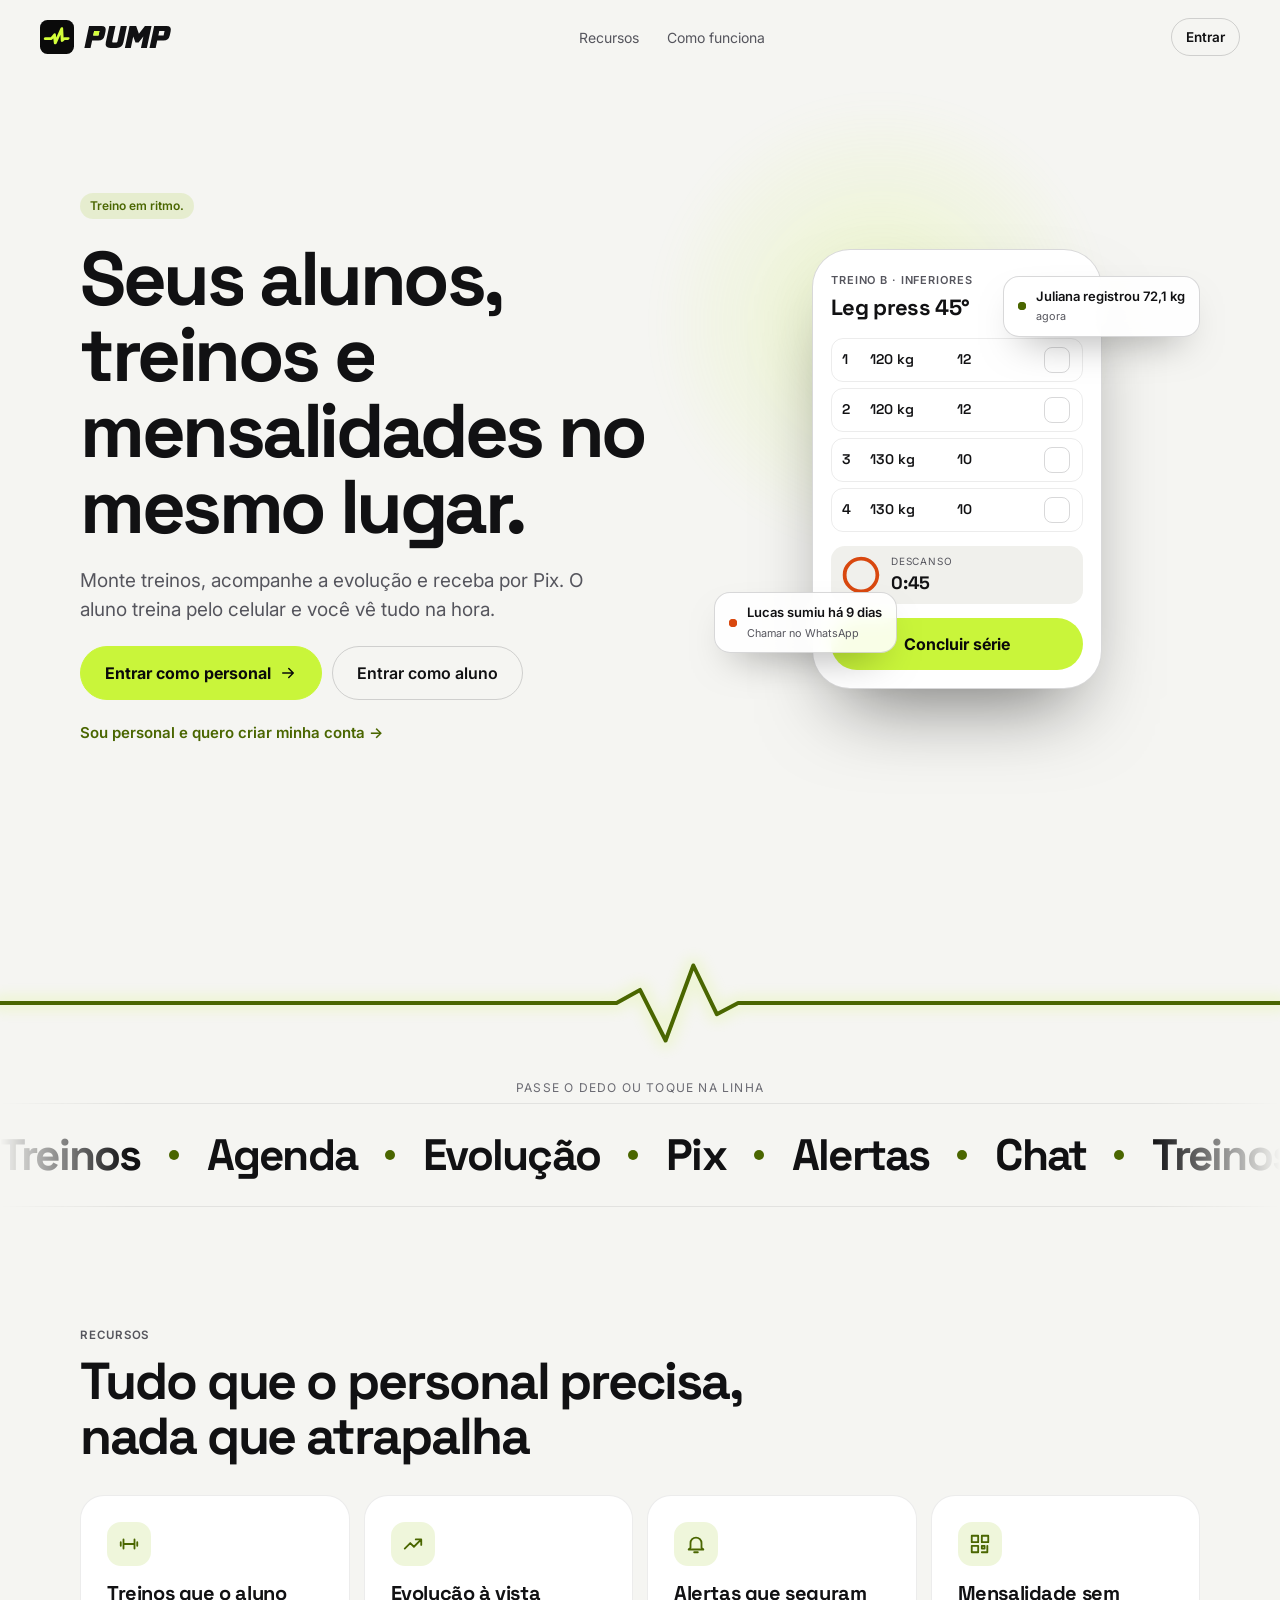
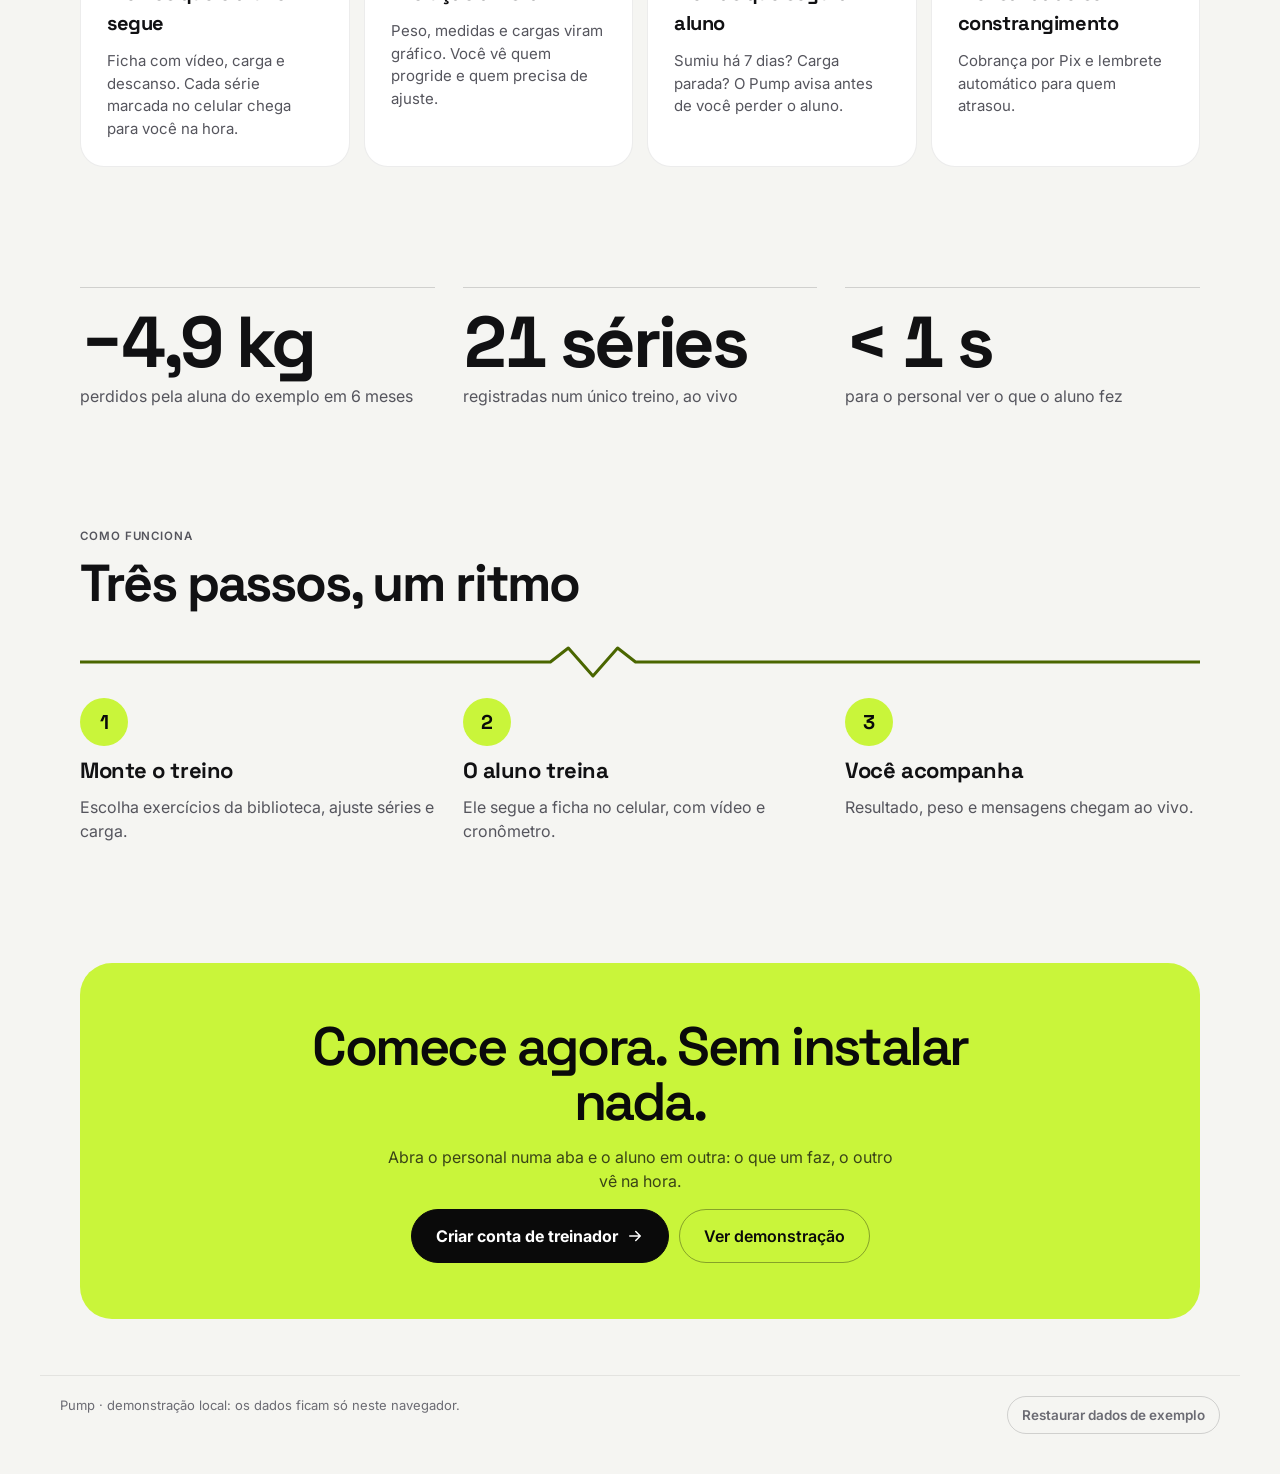
==== index.html @ b614d29d "Pump: app do personal e do aluno, marca, banco de dados com senha protegida Co-Authored-By: Claude O" ====
<!doctype html>
<html lang="pt-BR">
<head>
  <meta charset="utf-8">
  <meta name="viewport" content="width=device-width, initial-scale=1, viewport-fit=cover">
  <title>Pump · treinos, alunos e mensalidades</title>
  <meta name="description" content="Pump: treino em ritmo. Treinos, agenda, evolução e mensalidades entre personal e aluno, num app leve que funciona no celular.">
  <meta name="theme-color" content="#0B0B0C">
  <meta property="og:title" content="Pump">
  <meta property="og:description" content="Seus alunos, treinos e mensalidades no mesmo lugar.">
  <meta property="og:type" content="website">
  <link rel="manifest" href="manifest.webmanifest">
  <link rel="icon" href="icon.svg" type="image/svg+xml">
  <link rel="apple-touch-icon" href="icon.svg">
  <link rel="preconnect" href="https://fonts.googleapis.com">
  <link rel="preconnect" href="https://fonts.gstatic.com" crossorigin>
  <link rel="stylesheet" href="https://fonts.googleapis.com/css2?family=Inter:wght@400;500;600;700&family=Space+Grotesk:wght@500;600;700&display=swap">
  <link rel="stylesheet" href="css/app.css">
  <link rel="stylesheet" href="css/landing.css">
  <link rel="modulepreload" href="js/store.js">
  <link rel="modulepreload" href="js/ui.js">
  <script type="module" src="js/app.js"></script>
</head>
<body>
  <a class="sr" href="#conteudo">Pular para o conteúdo</a>
  <div id="app"></div>
  <div id="toast" role="status" aria-live="polite"></div>
  <noscript><p style="padding:24px;font-family:system-ui">Ative o JavaScript para usar o Pump.</p></noscript>
</body>
</html>
---- css/app.css ----
/* Pump — estilos (celular primeiro, tema escuro e claro) */
:root {
  --bg: #0B0B0C; --s1: #131315; --s2: #1B1B1E; --s3: #232327;
  --line: rgba(255,255,255,.07); --line2: rgba(255,255,255,.13);
  --tx: #F4F4F5; --tx2: #A1A1AA; --tx3: #8A8A93;
  --a: #D4FF3A; --a-ink: #D4FF3A; --on-a: #0A0A0A; --a-bg: rgba(212,255,58,.12); --a-line: rgba(212,255,58,.35);
  --warn: #FF8A3D; --warn-ink: #FFB27A; --warn-bg: rgba(255,138,61,.12);
  --info: #8FB0FF; --info-bg: rgba(107,155,255,.14);
  --r: 22px; --r2: 14px; --pill: 999px;
  --ease: cubic-bezier(.2,.8,.2,1);
  --f: "Inter", system-ui, -apple-system, "Segoe UI", Roboto, sans-serif;
  --fd: "Space Grotesk", "Inter", system-ui, sans-serif;
  color-scheme: dark;
}
[data-theme="light"] {
  --bg: #F5F5F2; --s1: #FFFFFF; --s2: #F0F0EC; --s3: #E7E7E2;
  --line: rgba(17,17,19,.08); --line2: rgba(17,17,19,.16);
  --tx: #111113; --tx2: #55555D; --tx3: #6B6B73;
  --a: #C9F53A; --a-ink: #4A6600; --on-a: #0A0A0A; --a-bg: rgba(140,190,0,.14); --a-line: rgba(90,130,0,.4);
  --warn: #D9480F; --warn-ink: #B23A0B; --warn-bg: rgba(217,72,15,.1);
  --info: #2F5BD3; --info-bg: rgba(47,91,211,.1);
  color-scheme: light;
}

*, *::before, *::after { box-sizing: border-box; }
html { -webkit-text-size-adjust: 100%; }
body { margin: 0; background: var(--bg); color: var(--tx); font: 400 16px/1.5 var(--f); -webkit-font-smoothing: antialiased; }
h1, h2, h3, p { margin: 0; }
h1, h2, h3, .num { font-family: var(--fd); letter-spacing: -.025em; font-weight: 700; }
h1 { font-size: clamp(28px, 6vw, 44px); line-height: 1.1; }
h2 { font-size: 18px; letter-spacing: -.01em; font-weight: 600; font-family: var(--f); }
a { color: inherit; text-decoration: none; }
button, input { font: inherit; color: inherit; }
button { cursor: pointer; background: none; border: 0; padding: 0; }
:focus-visible { outline: 2px solid var(--a); outline-offset: 2px; border-radius: 10px; }
.ic { flex-shrink: 0; }
.muted { color: var(--tx2); }
.small { font-size: 13px; }
.lbl { font-size: 11.5px; letter-spacing: .08em; text-transform: uppercase; color: var(--tx2); font-weight: 600; }
.sr { position: absolute; width: 1px; height: 1px; overflow: hidden; clip: rect(0 0 0 0); white-space: nowrap; }
.tnum { font-variant-numeric: tabular-nums; }

/* Estrutura */
.shell { min-height: 100dvh; display: flex; }
.side { display: none; }
.main { flex: 1; min-width: 0; width: 100%; max-width: 1180px; margin: 0 auto; padding: 20px 16px calc(104px + env(safe-area-inset-bottom)); }
.page { display: flex; flex-direction: column; gap: 20px; }
.enter { animation: rise .45s var(--ease) backwards; }
.ph { display: flex; flex-wrap: wrap; gap: 12px 16px; align-items: flex-end; justify-content: space-between; }
.ph .eyebrow { font-size: 14px; color: var(--tx2); margin-bottom: 4px; }
.ph-actions { display: flex; gap: 8px; flex-wrap: wrap; }
.tabs { position: fixed; z-index: 20; left: 0; right: 0; bottom: 0; display: flex; padding: 6px 6px calc(8px + env(safe-area-inset-bottom)); background: color-mix(in srgb, var(--bg) 88%, transparent); backdrop-filter: blur(16px); -webkit-backdrop-filter: blur(16px); border-top: 1px solid var(--line); }
.tab { position: relative; flex: 1; min-height: 52px; display: flex; flex-direction: column; align-items: center; justify-content: center; gap: 3px; font-size: 11px; font-weight: 600; color: var(--tx3); border-radius: 14px; }
.tab[aria-current="page"] { color: var(--a-ink); }
.tab[aria-current="page"]::before { content: ""; position: absolute; top: 0; left: 32%; right: 32%; height: 2px; border-radius: 2px; background: var(--a-ink); }
.tab .dot { position: absolute; top: 8px; right: calc(50% - 16px); width: 8px; height: 8px; border-radius: 50%; background: var(--warn); }
.topbar { display: flex; align-items: center; justify-content: space-between; gap: 8px; margin-bottom: 4px; }
.brand { display: flex; align-items: center; gap: 10px; color: var(--tx); }
.logo { width: 34px; height: 34px; flex-shrink: 0; }
.logo-bg { fill: #1E1E22; }
[data-theme="light"] .logo-bg { fill: #0A0A0A; }
.wordmark { height: 22px; width: auto; }
.pulse { display: block; width: 100%; max-width: 520px; height: 28px; }
.pulse path { fill: none; stroke: var(--a-ink); stroke-width: 3; stroke-linecap: round; stroke-linejoin: round; stroke-dasharray: 1600; animation: beat 2.8s cubic-bezier(.4,0,.2,1) infinite; vector-effect: non-scaling-stroke; }
@keyframes beat { 0% { stroke-dashoffset: 1600; } 55% { stroke-dashoffset: 0; } 100% { stroke-dashoffset: -1600; } }

@media (min-width: 1024px) {
  .side { display: flex; flex-direction: column; gap: 28px; position: sticky; top: 0; height: 100dvh; width: 248px; flex-shrink: 0; padding: 28px 18px; border-right: 1px solid var(--line); }
  .tabs, .topbar { display: none; }
  .main { padding: 40px 48px 64px; }
  .nav { display: flex; flex-direction: column; gap: 4px; }
  .nav a { display: flex; align-items: center; gap: 12px; padding: 11px 14px; border-radius: 12px; color: var(--tx2); font-weight: 500; transition: background-color .2s, color .2s; }
  .nav a:hover { background: var(--s2); color: var(--tx); }
  .nav a[aria-current="page"] { background: var(--s2); color: var(--tx); box-shadow: inset 3px 0 0 var(--a-ink); }
  .nav a[aria-current="page"] .ic { color: var(--a-ink); }
  .nav .dot { margin-left: auto; width: 8px; height: 8px; border-radius: 50%; background: var(--warn); }
  .side-foot { margin-top: auto; display: flex; flex-direction: column; gap: 8px; }
}

/* Superfícies */
.card { background: var(--s1); border: 1px solid var(--line); border-radius: var(--r); padding: 18px; }
@media (min-width: 768px) { .card { padding: 24px; } }
.card-h { display: flex; align-items: center; justify-content: space-between; gap: 12px; margin-bottom: 14px; }
.grid { display: grid; gap: 12px; grid-template-columns: minmax(0, 1fr); }
.page > *, .grid > * { min-width: 0; }
.g2 { grid-template-columns: repeat(2, minmax(0, 1fr)); }
.g3 { grid-template-columns: repeat(3, minmax(0, 1fr)); }
@media (min-width: 768px) { .grid { gap: 16px; } .md-g4 { grid-template-columns: repeat(4, minmax(0, 1fr)); } .md-g2 { grid-template-columns: repeat(2, minmax(0, 1fr)); } .md-g3 { grid-template-columns: repeat(3, minmax(0, 1fr)); } }
@media (min-width: 1024px) { .lg-g2 { grid-template-columns: repeat(2, minmax(0, 1fr)); } }
@media (min-width: 1200px) { .lg-21 { grid-template-columns: minmax(0, 1.6fr) minmax(320px, 1fr); align-items: start; } }
.tile { display: flex; flex-direction: column; gap: 6px; text-align: left; background: var(--s1); border: 1px solid var(--line); border-radius: var(--r); padding: 16px; min-height: 104px; transition: border-color .25s, transform .25s var(--ease); }
a.tile:hover, button.tile:hover { border-color: var(--a-line); transform: translateY(-2px); }
.tile .num { font-size: 26px; }
@media (min-width: 768px) { .tile { padding: 22px; } .tile .num { font-size: 36px; } }
.tile.alert { background: var(--warn-bg); border-color: transparent; }
.tile.alert .lbl, .tile.alert .num { color: var(--warn-ink); }
.hero { background: var(--a); color: var(--on-a); border-radius: var(--r); padding: 20px; display: flex; flex-direction: column; gap: 14px; }
.hero .lbl { color: var(--on-a); opacity: .75; }
.hero .btn { background: var(--on-a); color: #fff; border-color: var(--on-a); }
.hero .btn.out { background: transparent; color: var(--on-a); border-color: var(--on-a); }
.list { display: flex; flex-direction: column; }
.list > * + * { border-top: 1px solid var(--line); }
.row { display: flex; align-items: center; gap: 12px; width: 100%; padding: 12px 2px; text-align: left; min-height: 56px; }
a.row:hover, button.row:hover { background: color-mix(in srgb, var(--s2) 60%, transparent); }
.row .grow { flex: 1; min-width: 0; }
.row .t { font-weight: 600; display: block; overflow-wrap: anywhere; }
.row .s { font-size: 13px; color: var(--tx2); display: block; }
.av { width: 40px; height: 40px; border-radius: 50%; background: var(--s3); color: var(--tx); display: grid; place-items: center; font-weight: 700; font-size: 14px; flex-shrink: 0; }
.av.lg { width: 64px; height: 64px; font-size: 22px; background: var(--a); color: var(--on-a); }
.time { font-family: var(--fd); font-weight: 600; width: 52px; color: var(--tx2); flex-shrink: 0; }
.bar { height: 6px; border-radius: 6px; background: var(--s3); overflow: hidden; }
.bar > i { display: block; height: 100%; border-radius: inherit; background: var(--a-ink); transform-origin: left; transition: transform .7s var(--ease); }
.bar.warn > i { background: var(--warn); }
.bar.info > i { background: var(--info); }

/* Controles */
.btn { min-height: 44px; padding: 0 18px; border-radius: var(--pill); border: 1px solid var(--line2); display: inline-flex; align-items: center; justify-content: center; gap: 8px; font-weight: 600; font-size: 15px; white-space: nowrap; transition: transform .15s var(--ease), background-color .2s, border-color .2s, color .2s; }
.btn:hover { background: var(--s2); }
.btn:active { transform: scale(.96); }
.btn.p { background: var(--a); border-color: var(--a); color: var(--on-a); font-weight: 700; }
.btn.p:hover { filter: brightness(1.05); }
.btn.lg { min-height: 54px; font-size: 16px; padding: 0 24px; }
.btn.sm { min-height: 38px; padding: 0 14px; font-size: 13.5px; }
.btn.block { width: 100%; }
.btn.warn { color: var(--warn-ink); border-color: color-mix(in srgb, var(--warn) 40%, transparent); }
.btn.done { color: var(--a-ink); border-color: var(--a-line); background: transparent; pointer-events: none; }
.btn.icon { width: 44px; padding: 0; }
.chips { display: flex; gap: 8px; overflow-x: auto; scrollbar-width: none; padding-bottom: 2px; margin: 0 -16px; padding-inline: 16px; }
@media (min-width: 768px) { .chips { flex-wrap: wrap; overflow: visible; margin: 0; padding-inline: 0; } }
.chips::-webkit-scrollbar { display: none; }
.chip { flex-shrink: 0; min-height: 38px; padding: 0 16px; border-radius: var(--pill); border: 1px solid var(--line2); color: var(--tx2); font-size: 14px; font-weight: 600; transition: background-color .2s, color .2s, border-color .2s; }
.chip:hover { color: var(--tx); }
.chip[aria-pressed="true"] { background: var(--a); border-color: var(--a); color: var(--on-a); }
.pill { display: inline-flex; align-items: center; font-size: 12px; font-weight: 600; padding: 4px 10px; border-radius: var(--pill); white-space: nowrap; background: var(--s3); color: var(--tx2); }
.pill.ok { background: var(--a-bg); color: var(--a-ink); }
.pill.warn { background: var(--warn-bg); color: var(--warn-ink); }
.pill.info { background: var(--info-bg); color: var(--info); }
.pill.on { background: var(--a); color: var(--on-a); }
.field { display: flex; align-items: center; gap: 8px; min-height: 48px; padding: 0 14px; border-radius: var(--r2); background: var(--s1); border: 1px solid var(--line2); color: var(--tx2); }
.field input { flex: 1; min-width: 0; background: transparent; border: 0; outline: 0; color: var(--tx); font-size: 16px; }
.field:focus-within { border-color: var(--a-line); }
.seg { display: grid; gap: 8px; }
.segbtn { display: flex; flex-direction: column; align-items: flex-start; gap: 2px; padding: 12px 14px; border-radius: 16px; border: 1px solid var(--line); background: var(--s1); text-align: left; }
.segbtn[aria-pressed="true"] { background: var(--a); border-color: var(--a); color: var(--on-a); }
.segbtn[aria-pressed="true"] .muted { color: var(--on-a); opacity: .7; }
.stp { display: flex; align-items: center; justify-content: space-between; background: var(--s2); border-radius: 12px; }
.stp button { width: 40px; height: 40px; border-radius: 12px; display: grid; place-items: center; color: var(--tx2); }
.stp button:hover { color: var(--tx); background: var(--s3); }
.stp output { flex: 1; text-align: center; font-family: var(--fd); font-weight: 700; font-size: 15px; white-space: nowrap; }
.stp-lbl { font-size: 10.5px; letter-spacing: .08em; text-transform: uppercase; color: var(--tx2); font-weight: 600; margin-bottom: 4px; text-align: center; }
.icobtn { width: 40px; height: 40px; border-radius: 12px; display: grid; place-items: center; color: var(--tx2); border: 1px solid var(--line); }
.icobtn:hover { color: var(--tx); border-color: var(--line2); }
.icobtn[disabled] { opacity: .3; pointer-events: none; }

/* Slots da agenda */
.slot { display: flex; align-items: center; gap: 14px; width: 100%; padding: 12px 14px; border-radius: 16px; border: 1px solid var(--line); text-align: left; min-height: 60px; transition: border-color .2s, background-color .2s; }
.slot.livre { border-style: dashed; color: var(--tx3); }
.slot.ocup { background: var(--s1); }
.slot.feito { background: var(--a-bg); border-color: transparent; }
.slot[aria-pressed="true"] { border-color: var(--a-ink); }
.days { display: grid; grid-template-columns: repeat(6, minmax(0, 1fr)); gap: 6px; }
.day { display: flex; flex-direction: column; align-items: center; padding: 10px 2px; border-radius: 16px; background: var(--s1); border: 1px solid var(--line); }
.day .num { font-size: 20px; }
.day[aria-pressed="true"] { background: var(--a); border-color: var(--a); color: var(--on-a); }
.day[aria-pressed="true"] .muted { color: var(--on-a); opacity: .7; }

/* Treino */
.serie { display: grid; grid-template-columns: 44px minmax(0,1fr) minmax(0,1fr) 40px; gap: 8px; align-items: center; padding: 8px 12px; border-radius: 14px; border: 1px solid var(--line); font-family: var(--fd); font-weight: 600; transition: background-color .3s, border-color .3s; }
.serie.feita { background: var(--s1); color: var(--tx2); }
.serie.atual { border-color: var(--a-ink); background: var(--a-bg); }
.ck { width: 34px; height: 34px; border-radius: 10px; border: 1.5px solid var(--line2); display: grid; place-items: center; }
.ck.on { background: var(--a); border-color: var(--a); color: var(--on-a); animation: pop .4s var(--ease); }
.prog { display: grid; gap: 4px; }
.prog i { height: 4px; border-radius: 4px; background: var(--s3); overflow: hidden; display: block; }
.prog i b { display: block; height: 100%; background: var(--a-ink); transform-origin: left; transition: transform .5s var(--ease); }
.video { position: relative; aspect-ratio: 16 / 9; max-height: 260px; border-radius: var(--r); background: var(--s2); display: grid; place-items: center; overflow: hidden; }
.video .play { width: 60px; height: 60px; border-radius: 50%; background: var(--a); color: var(--on-a); display: grid; place-items: center; animation: breathe 2.4s ease-in-out infinite; }
.video .tag { position: absolute; left: 12px; bottom: 10px; font-size: 12px; font-weight: 600; padding: 4px 10px; border-radius: var(--pill); background: var(--bg); color: var(--tx2); }
.rest { width: 108px; flex-shrink: 0; display: flex; flex-direction: column; justify-content: center; gap: 4px; padding: 0 14px; min-height: 56px; border-radius: 16px; background: var(--s1); border: 1px solid var(--line); text-align: left; }
.rest .num { font-size: 20px; color: var(--warn-ink); }
.rest.pronto .num { color: var(--a-ink); }
.rest .bar > i { background: var(--warn); transition: transform 1s linear; }
.ok-box { display: flex; align-items: center; gap: 10px; padding: 12px 14px; border-radius: 14px; background: var(--a-bg); font-weight: 600; }
.ok-box .ck { border: 0; }

/* Gráfico */
.chart { width: 100%; height: auto; display: block; }
.chart .grid-l line { stroke: var(--line); }
.chart polyline { fill: none; stroke: var(--a-ink); stroke-width: 3; stroke-linejoin: round; stroke-linecap: round; }
.chart .draw { stroke-dasharray: 1400; animation: draw 1.2s var(--ease) .1s backwards; }
.chart .pt { fill: var(--bg); stroke: var(--a-ink); stroke-width: 3; }
.chart .pt-last { fill: var(--a-ink); }
.chart .lbl text { fill: var(--tx2); font-size: 13px; font-family: var(--f); }

/* Chat */
.msgs { display: flex; flex-direction: column; gap: 8px; }
.msg { max-width: 82%; padding: 10px 14px; border-radius: 18px 18px 18px 6px; background: var(--s2); line-height: 1.45; align-self: flex-start; }
.msg.eu { align-self: flex-end; border-radius: 18px 18px 6px 18px; background: var(--a); color: var(--on-a); }
.msg time { display: block; font-size: 11px; opacity: .6; margin-top: 2px; }
.send { display: flex; gap: 8px; }

/* Folha / janela */
.veil { position: fixed; inset: 0; z-index: 40; background: rgba(0,0,0,.5); animation: fade .2s ease; }
.sheet { position: fixed; z-index: 41; left: 0; right: 0; bottom: 0; max-height: 86dvh; overflow-y: auto; background: var(--s1); border-radius: 26px 26px 0 0; padding: 12px 18px calc(24px + env(safe-area-inset-bottom)); display: flex; flex-direction: column; gap: 14px; animation: up .32s var(--ease); }
.sheet .grab { width: 40px; height: 4px; border-radius: 4px; background: var(--line2); align-self: center; }
@media (min-width: 768px) { .sheet { left: 50%; right: auto; top: 50%; bottom: auto; width: min(560px, 92vw); max-height: 80dvh; transform: translate(-50%, -50%); border-radius: 26px; padding: 24px; animation: zoom .25s var(--ease); } .sheet .grab { display: none; } }

/* Barra fixa de salvar */
.savebar { position: sticky; bottom: calc(76px + env(safe-area-inset-bottom)); z-index: 10; display: flex; align-items: center; justify-content: space-between; gap: 12px; padding: 10px 10px 10px 16px; border-radius: var(--pill); background: color-mix(in srgb, var(--s1) 92%, transparent); backdrop-filter: blur(12px); -webkit-backdrop-filter: blur(12px); border: 1px solid var(--line2); }
@media (min-width: 1024px) { .savebar { bottom: 24px; } }

/* Aviso */
#toast { position: fixed; z-index: 60; left: 50%; bottom: calc(92px + env(safe-area-inset-bottom)); transform: translate(-50%, 20px); opacity: 0; pointer-events: none; display: flex; align-items: center; gap: 10px; max-width: min(92vw, 460px); padding: 12px 16px; border-radius: 16px; background: var(--tx); color: var(--bg); font-size: 14px; font-weight: 600; transition: opacity .25s, transform .3s var(--ease); }
#toast.show { opacity: 1; transform: translate(-50%, 0); }
.toast-ic { width: 22px; height: 22px; border-radius: 50%; background: var(--a); color: var(--on-a); display: grid; place-items: center; flex-shrink: 0; }
@media (min-width: 1024px) { #toast { left: auto; right: 24px; bottom: 24px; transform: translateY(20px); } #toast.show { transform: none; } }

/* Página inicial */
.landing { max-width: 1080px; margin: 0 auto; padding: 20px 16px 48px; display: flex; flex-direction: column; gap: 56px; }
.lnav { display: flex; align-items: center; justify-content: space-between; }
.lhero { display: grid; gap: 28px; align-items: center; padding-top: 12px; }
.lhero h1 { font-size: clamp(36px, 8vw, 62px); }
.lhero p { font-size: 18px; color: var(--tx2); max-width: 520px; }
.lhero .ph-actions .btn { min-width: 200px; }
.mock { border-radius: 28px; background: var(--s1); border: 1px solid var(--line); padding: 18px; display: flex; flex-direction: column; gap: 10px; }
@media (min-width: 900px) { .lhero { grid-template-columns: 1.1fr .9fr; } .landing { padding: 28px 32px 64px; gap: 80px; } }
.feat .ic { color: var(--a-ink); margin-bottom: 10px; }
.foot { display: flex; flex-wrap: wrap; justify-content: space-between; gap: 12px; color: var(--tx3); font-size: 13px; border-top: 1px solid var(--line); padding-top: 20px; }

/* Animações (só transform e opacity) */
@keyframes rise { from { opacity: 0; transform: translateY(12px); } to { opacity: 1; transform: none; } }
@keyframes fade { from { opacity: 0; } to { opacity: 1; } }
@keyframes up { from { transform: translateY(100%); } to { transform: none; } }
@keyframes zoom { from { opacity: 0; transform: translate(-50%, -48%) scale(.97); } to { opacity: 1; transform: translate(-50%, -50%); } }
@keyframes pop { 0% { transform: scale(.4); } 60% { transform: scale(1.12); } 100% { transform: scale(1); } }
@keyframes breathe { 0%, 100% { transform: scale(1); } 50% { transform: scale(1.07); } }
@keyframes draw { from { stroke-dashoffset: 1400; } to { stroke-dashoffset: 0; } }
@keyframes ping { 0% { transform: scale(1); opacity: .7; } 100% { transform: scale(2.6); opacity: 0; } }
.ping { position: relative; display: inline-block; width: 8px; height: 8px; border-radius: 50%; background: currentColor; }
.ping::after { content: ""; position: absolute; inset: 0; border-radius: 50%; background: inherit; animation: ping 1.6s cubic-bezier(0,0,.2,1) infinite; }
.stagger > * { animation: rise .45s var(--ease) backwards; }
.stagger > *:nth-child(2) { animation-delay: .04s; } .stagger > *:nth-child(3) { animation-delay: .08s; } .stagger > *:nth-child(4) { animation-delay: .12s; } .stagger > *:nth-child(n+5) { animation-delay: .16s; }
@media (prefers-reduced-motion: reduce) { *, *::before, *::after { animation: none !important; transition: none !important; } }

/* Cadastro (formulários) */
.cad-main { max-width: 560px; margin: 0 auto; padding: 24px 16px 64px; display: flex; flex-direction: column; gap: 22px; }
.cad-intro { display: flex; flex-direction: column; gap: 12px; }
.cad-card { display: flex; flex-direction: column; gap: 16px; }
.fld { display: flex; flex-direction: column; gap: 6px; }
.fld label { font-size: 14px; font-weight: 600; }
.fld input, .fld select { min-height: 50px; padding: 0 14px; border-radius: var(--r2); border: 1px solid var(--line2); background: var(--s2); color: var(--tx); font-size: 16px; outline: 0; transition: border-color .2s, box-shadow .2s; }
.fld input:focus, .fld select:focus { border-color: var(--a-ink); box-shadow: 0 0 0 3px var(--a-bg); }
.fld input[aria-invalid="true"] { border-color: var(--warn); }
.fld-e { font-size: 13px; color: var(--warn-ink); font-weight: 600; }
.fld-d { font-size: 13px; color: var(--tx3); }
.chk { display: flex; gap: 12px; align-items: flex-start; font-size: 14px; color: var(--tx2); cursor: pointer; }
.chk input { width: 22px; height: 22px; margin: 0; accent-color: var(--a); flex-shrink: 0; }
.cad-dl { display: grid; grid-template-columns: auto 1fr; gap: 8px 16px; margin: 0; }
.cad-dl dt { color: var(--tx2); font-size: 14px; } .cad-dl dd { margin: 0; font-weight: 600; overflow-wrap: anywhere; }
.lp-link { color: var(--a-ink); font-weight: 600; font-size: 15px; align-self: flex-start; }
.lp-link:hover { text-decoration: underline; }

.pw { position: relative; display: flex; }
.pw input { flex: 1; min-width: 0; padding-right: 96px; }
.pw-ver { position: absolute; right: 6px; top: 50%; transform: translateY(-50%); min-height: 38px; padding: 0 12px; border-radius: 10px; font-size: 13px; font-weight: 600; color: var(--tx2); }
.pw-ver:hover { color: var(--tx); background: var(--s3); }
.forca { display: grid; grid-template-columns: repeat(4, 1fr); gap: 4px; align-items: center; }
.forca i { height: 4px; border-radius: 4px; background: var(--s3); transition: background-color .3s; }
.forca span { grid-column: 1 / -1; font-size: 13px; color: var(--tx3); }
.forca[data-n="1"] i:nth-child(-n+1) { background: var(--warn); }
.forca[data-n="2"] i:nth-child(-n+2) { background: #F5C542; }
.forca[data-n="3"] i:nth-child(-n+3) { background: var(--a-ink); }
.forca[data-n="4"] i { background: var(--a-ink); }

.cad .lp-nav { background: color-mix(in srgb, var(--bg) 88%, transparent); backdrop-filter: blur(14px); -webkit-backdrop-filter: blur(14px); border-bottom: 1px solid var(--line); }
---- css/landing.css ----
/* Pump — página de entrada (motion guiado pelo toque). Só transform e opacity. */
.lp { --ez: cubic-bezier(.16,1,.3,1); overflow-x: clip; }
.lp-progress { position: fixed; z-index: 50; top: 0; left: 0; right: 0; height: 2px; }
.lp-progress i { display: block; height: 100%; background: var(--a-ink); transform: scaleX(0); transform-origin: left; }

.lp-nav { position: sticky; top: 0; z-index: 30; display: flex; align-items: center; justify-content: space-between; gap: 16px; padding: 14px 20px; transition: background-color .3s, border-color .3s; border-bottom: 1px solid transparent; }
.lp.scrolled .lp-nav { background: color-mix(in srgb, var(--bg) 82%, transparent); backdrop-filter: blur(14px); -webkit-backdrop-filter: blur(14px); border-color: var(--line); }
.lp-nav nav { display: none; gap: 28px; font-size: 14px; color: var(--tx2); }
.lp-nav nav a:hover { color: var(--tx); }
@media (min-width: 760px) { .lp-nav { padding: 18px 40px; } .lp-nav nav { display: flex; } }

/* Herói */
.lp-hero { position: relative; display: grid; gap: 40px; align-items: center; padding: 28px 20px 56px; max-width: 1200px; margin: 0 auto; min-height: calc(100dvh - 72px); isolation: isolate; }
@media (min-width: 960px) { .lp-hero { grid-template-columns: 1.1fr .9fr; padding: 24px 40px 64px; } }
.lp-glow { position: absolute; z-index: -1; left: 0; top: 0; width: 100%; height: 100%; pointer-events: none; }
.lp-glow::before { content: ""; position: absolute; left: 50%; top: 50%; width: 520px; height: 520px; margin: -260px 0 0 -260px; border-radius: 50%; background: radial-gradient(circle, color-mix(in srgb, var(--a) 22%, transparent), transparent 62%); filter: blur(10px); }
.lp-copy { display: flex; flex-direction: column; gap: 22px; }
.lp-copy .pill { align-self: flex-start; }
.lp-title { font-size: clamp(40px, 8.6vw, 76px); line-height: 1; letter-spacing: -.045em; }
.lp-title .w { display: inline-block; overflow: hidden; vertical-align: top; padding-bottom: .08em; margin-bottom: -.08em; }
.lp-title .w > span { display: inline-block; transform: translateY(105%); transition: transform .9s var(--ez); transition-delay: calc(var(--i) * 55ms + 80ms); }
.lp.ready .lp-title .w > span { transform: none; }
.lp-sub { font-size: clamp(17px, 2.4vw, 19px); color: var(--tx2); max-width: 520px; }
.lp-ctas { display: flex; flex-wrap: wrap; gap: 10px; }
.lp-ctas .btn { min-width: 0; }
@media (max-width: 480px) { .lp-ctas .btn { flex: 1 1 100%; } }
.lp-in { opacity: 0; transform: translateY(16px); transition: opacity .8s var(--ez), transform .8s var(--ez); transition-delay: calc(var(--d) * 70ms + 120ms); }
.lp.ready .lp-in { opacity: 1; transform: none; }
.mag { transition: transform .35s var(--ez), background-color .2s, border-color .2s; will-change: transform; }
.mag > span { display: inline-block; transition: transform .35s var(--ez); }
.mag:active { transform: scale(.96) !important; }

/* Celular de demonstração (inclina com o mouse, o dedo e o giroscópio) */
.lp-stage { position: relative; display: grid; place-items: center; perspective: 1100px; min-height: 460px; }
.lp-phone { width: min(290px, 78vw); border-radius: 38px; padding: 22px 18px 18px; background: var(--s1); border: 1px solid var(--line2); box-shadow: 0 40px 80px -30px rgba(0,0,0,.55), inset 0 1px 0 rgba(255,255,255,.06); display: flex; flex-direction: column; gap: 14px; transform-style: preserve-3d; will-change: transform; }
.ph-top { display: flex; flex-direction: column; gap: 2px; }
.ph-eyebrow { font-size: 11px; letter-spacing: .08em; text-transform: uppercase; color: var(--tx2); font-weight: 600; }
.ph-top strong { font-family: var(--fd); font-size: 22px; letter-spacing: -.03em; }
.ph-rows { display: flex; flex-direction: column; gap: 6px; }
.ph-row { display: grid; grid-template-columns: 22px 1fr 1fr 28px; align-items: center; gap: 6px; padding: 8px 10px; border-radius: 12px; border: 1px solid var(--line); font-family: var(--fd); font-weight: 600; font-size: 14px; animation: rowOn 8s var(--ez) infinite; animation-delay: calc(var(--n) * 1.4s - 1.4s); }
.ph-ck { width: 26px; height: 26px; border-radius: 8px; border: 1.5px solid var(--line2); display: grid; place-items: center; color: transparent; animation: ckOn 8s var(--ez) infinite; animation-delay: calc(var(--n) * 1.4s - 1.4s); }
@keyframes rowOn { 0% { border-color: var(--a-ink); background: var(--a-bg); } 15%, 100% { border-color: var(--line); background: transparent; } }
@keyframes ckOn { 0%, 12% { background: transparent; color: transparent; transform: scale(1); } 15% { background: var(--a); border-color: var(--a); color: var(--on-a); transform: scale(1.18); } 20%, 88% { background: var(--a); border-color: var(--a); color: var(--on-a); transform: scale(1); } 96%, 100% { background: transparent; color: transparent; } }
.ph-rest { display: flex; align-items: center; gap: 10px; padding: 8px 10px; border-radius: 14px; background: var(--s2); }
.ph-rest svg { width: 40px; height: 40px; transform: rotate(-90deg); }
.ph-rest circle { fill: none; stroke: var(--s3); stroke-width: 4; }
.ph-rest .ph-ring { stroke: var(--warn); stroke-linecap: round; stroke-dasharray: 113; animation: ring 2.8s linear infinite; }
@keyframes ring { from { stroke-dashoffset: 0; } to { stroke-dashoffset: 113; } }
.ph-rest small { display: block; font-size: 10px; letter-spacing: .08em; text-transform: uppercase; color: var(--tx2); }
.ph-rest b { font-family: var(--fd); font-size: 18px; }
.ph-btn { text-align: center; padding: 14px; border-radius: 999px; background: var(--a); color: var(--on-a); font-weight: 700; animation: press 2.8s var(--ez) infinite; }
@keyframes press { 0%, 80%, 100% { transform: scale(1); } 86% { transform: scale(.95); } }
.lp-float { position: absolute; display: flex; align-items: center; gap: 10px; padding: 10px 14px; border-radius: 16px; background: color-mix(in srgb, var(--s1) 88%, transparent); backdrop-filter: blur(10px); -webkit-backdrop-filter: blur(10px); border: 1px solid var(--line2); font-size: 13px; box-shadow: 0 18px 40px -20px rgba(0,0,0,.5); animation: floaty 6s ease-in-out infinite; }
.lp-float b { display: block; font-weight: 600; }
.lp-float small { color: var(--tx2); }
.lp-float.f1 { top: 8%; right: 0; }
.lp-float.f2 { bottom: 10%; left: 0; animation-delay: -3s; }
@keyframes floaty { 0%, 100% { transform: translateY(0); } 50% { transform: translateY(-10px); } }
@media (max-width: 480px) { .lp-float { font-size: 12px; } .lp-float.f1 { right: -4px; } .lp-float.f2 { left: -4px; } }

/* Pulso interativo */
.lp-beat { position: relative; height: 200px; margin: 0 auto; max-width: 1400px; cursor: crosshair; touch-action: pan-y; user-select: none; -webkit-tap-highlight-color: transparent; }
.lp-beat svg { width: 100%; height: 100%; display: block; overflow: visible; }
.lp-beat path { fill: none; stroke-linecap: round; stroke-linejoin: round; vector-effect: non-scaling-stroke; }
.lp-beat .beat { stroke: var(--a-ink); stroke-width: 4; }
.lp-beat .beat-shadow { stroke: var(--a); stroke-width: 18; opacity: .14; filter: blur(6px); }
.lp-hint { position: absolute; left: 50%; bottom: 6px; transform: translateX(-50%); font-size: 12px; letter-spacing: .1em; text-transform: uppercase; color: var(--tx3); white-space: nowrap; transition: opacity .4s; }
.lp-beat:hover .lp-hint { opacity: 0; }
.lp-beat.hit::after { content: ""; position: absolute; left: 50%; top: 50%; width: 120px; height: 120px; margin: -60px; border-radius: 50%; border: 2px solid var(--a-ink); animation: hit .7s var(--ez) forwards; pointer-events: none; }
@keyframes hit { from { opacity: .8; transform: scale(.2); } to { opacity: 0; transform: scale(2.4); } }

/* Faixa corrida */
.marquee { overflow: hidden; border-block: 1px solid var(--line); padding: 18px 0; -webkit-mask-image: linear-gradient(90deg, transparent, #000 10%, #000 90%, transparent); mask-image: linear-gradient(90deg, transparent, #000 10%, #000 90%, transparent); }
.marquee .track { display: flex; align-items: center; gap: 28px; width: max-content; animation: marq 26s linear infinite; }
.marquee:hover .track, .marquee:active .track { animation-play-state: paused; }
.marquee span { font-family: var(--fd); font-weight: 700; font-size: clamp(26px, 5vw, 44px); letter-spacing: -.04em; }
.marquee i { width: 10px; height: 10px; border-radius: 50%; background: var(--a-ink); flex-shrink: 0; }
@keyframes marq { to { transform: translateX(-50%); } }

/* Seções */
.lp-sec { max-width: 1200px; margin: 0 auto; padding: 88px 20px 0; display: flex; flex-direction: column; gap: 32px; }
@media (min-width: 760px) { .lp-sec { padding: 120px 40px 0; } }
.lp-head { display: flex; flex-direction: column; gap: 10px; max-width: 720px; }
.lp-head h2 { font-family: var(--fd); font-weight: 700; font-size: clamp(30px, 5.4vw, 52px); letter-spacing: -.04em; line-height: 1.05; }
.rv { opacity: 0; transform: translateY(28px); transition: opacity .9s var(--ez), transform .9s var(--ez); transition-delay: calc(var(--d, 0) * 90ms); }
.rv.in { opacity: 1; transform: none; }
.lp-feats { display: grid; gap: 14px; grid-template-columns: minmax(0, 1fr); }
@media (min-width: 760px) { .lp-feats { grid-template-columns: repeat(2, minmax(0, 1fr)); } }
@media (min-width: 1100px) { .lp-feats { grid-template-columns: repeat(4, minmax(0, 1fr)); } }
.lp-card { position: relative; overflow: hidden; display: flex; flex-direction: column; gap: 12px; padding: 26px; border-radius: 24px; background: var(--s1); border: 1px solid var(--line); transition: border-color .3s, transform .5s var(--ez); }
.lp-card::before { content: ""; position: absolute; inset: 0; background: radial-gradient(260px circle at var(--x, 50%) var(--y, 0%), color-mix(in srgb, var(--a) 14%, transparent), transparent 70%); opacity: 0; transition: opacity .4s; pointer-events: none; }
.lp-card:hover { border-color: var(--a-line); transform: translateY(-4px); }
.lp-card:hover::before { opacity: 1; }
.lp-card h3 { font-family: var(--fd); font-size: 20px; letter-spacing: -.02em; }
.lp-card p { color: var(--tx2); font-size: 15px; }
.lp-ic { width: 44px; height: 44px; border-radius: 14px; display: grid; place-items: center; background: var(--a-bg); color: var(--a-ink); }

.lp-stats { max-width: 1200px; margin: 0 auto; padding: 88px 20px 0; display: grid; gap: 28px; grid-template-columns: minmax(0, 1fr); }
@media (min-width: 760px) { .lp-stats { grid-template-columns: repeat(3, minmax(0, 1fr)); padding: 120px 40px 0; } }
.lp-stats > div { display: flex; flex-direction: column; gap: 6px; border-top: 1px solid var(--line2); padding-top: 18px; }
.lp-stats b { font-family: var(--fd); font-size: clamp(44px, 7vw, 72px); letter-spacing: -.05em; line-height: 1; font-variant-numeric: tabular-nums; }
.lp-stats span { color: var(--tx2); }

.lp-steps { position: relative; display: grid; gap: 28px; grid-template-columns: minmax(0, 1fr); }
@media (min-width: 760px) { .lp-steps { grid-template-columns: repeat(3, minmax(0, 1fr)); padding-top: 56px; } }
.lp-steps-line { display: none; }
@media (min-width: 760px) { .lp-steps-line { display: block; position: absolute; left: 0; top: 0; width: 100%; height: 40px; } }
.lp-steps-line path { fill: none; stroke: var(--a-ink); stroke-width: 3; stroke-linecap: round; stroke-linejoin: round; vector-effect: non-scaling-stroke; stroke-dasharray: 1300; stroke-dashoffset: 1300; transition: stroke-dashoffset 2s var(--ez) .2s; }
.lp-steps.in .lp-steps-line path { stroke-dashoffset: 0; }
.lp-step { display: flex; flex-direction: column; gap: 8px; opacity: 0; transform: translateY(20px); transition: opacity .8s var(--ez), transform .8s var(--ez); transition-delay: calc(var(--d) * 220ms); }
.lp-steps.in .lp-step { opacity: 1; transform: none; }
.lp-num { width: 48px; height: 48px; border-radius: 50%; display: grid; place-items: center; background: var(--a); color: var(--on-a); font-family: var(--fd); font-weight: 700; font-size: 20px; }
.lp-step h3 { font-family: var(--fd); font-size: 22px; letter-spacing: -.02em; }
.lp-step p { color: var(--tx2); }

.lp-cta { max-width: 1120px; margin: 120px auto 0; padding: 56px 24px; border-radius: 32px; background: var(--a); color: var(--on-a); text-align: center; display: flex; flex-direction: column; align-items: center; gap: 16px; margin-inline: 16px; }
@media (min-width: 1152px) { .lp-cta { margin-inline: auto; } }
.lp-cta h2 { font-family: var(--fd); font-size: clamp(30px, 5.4vw, 54px); letter-spacing: -.045em; line-height: 1.02; max-width: 760px; }
.lp-cta p { max-width: 520px; opacity: .75; }
.lp-cta .btn.p { background: var(--on-a); color: #fff; border-color: var(--on-a); }
.lp-cta .btn:not(.p) { border-color: color-mix(in srgb, var(--on-a) 35%, transparent); color: var(--on-a); }
.lp .foot { max-width: 1200px; margin: 56px auto 0; padding: 20px 20px 40px; }

@media (prefers-reduced-motion: reduce) {
  .lp-title .w > span, .lp-in, .rv, .lp-step { transform: none !important; opacity: 1 !important; transition: none !important; }
  .marquee .track, .ph-row, .ph-ck, .ph-ring, .ph-btn, .lp-float { animation: none !important; }
  .lp-steps-line path { stroke-dashoffset: 0; }
}
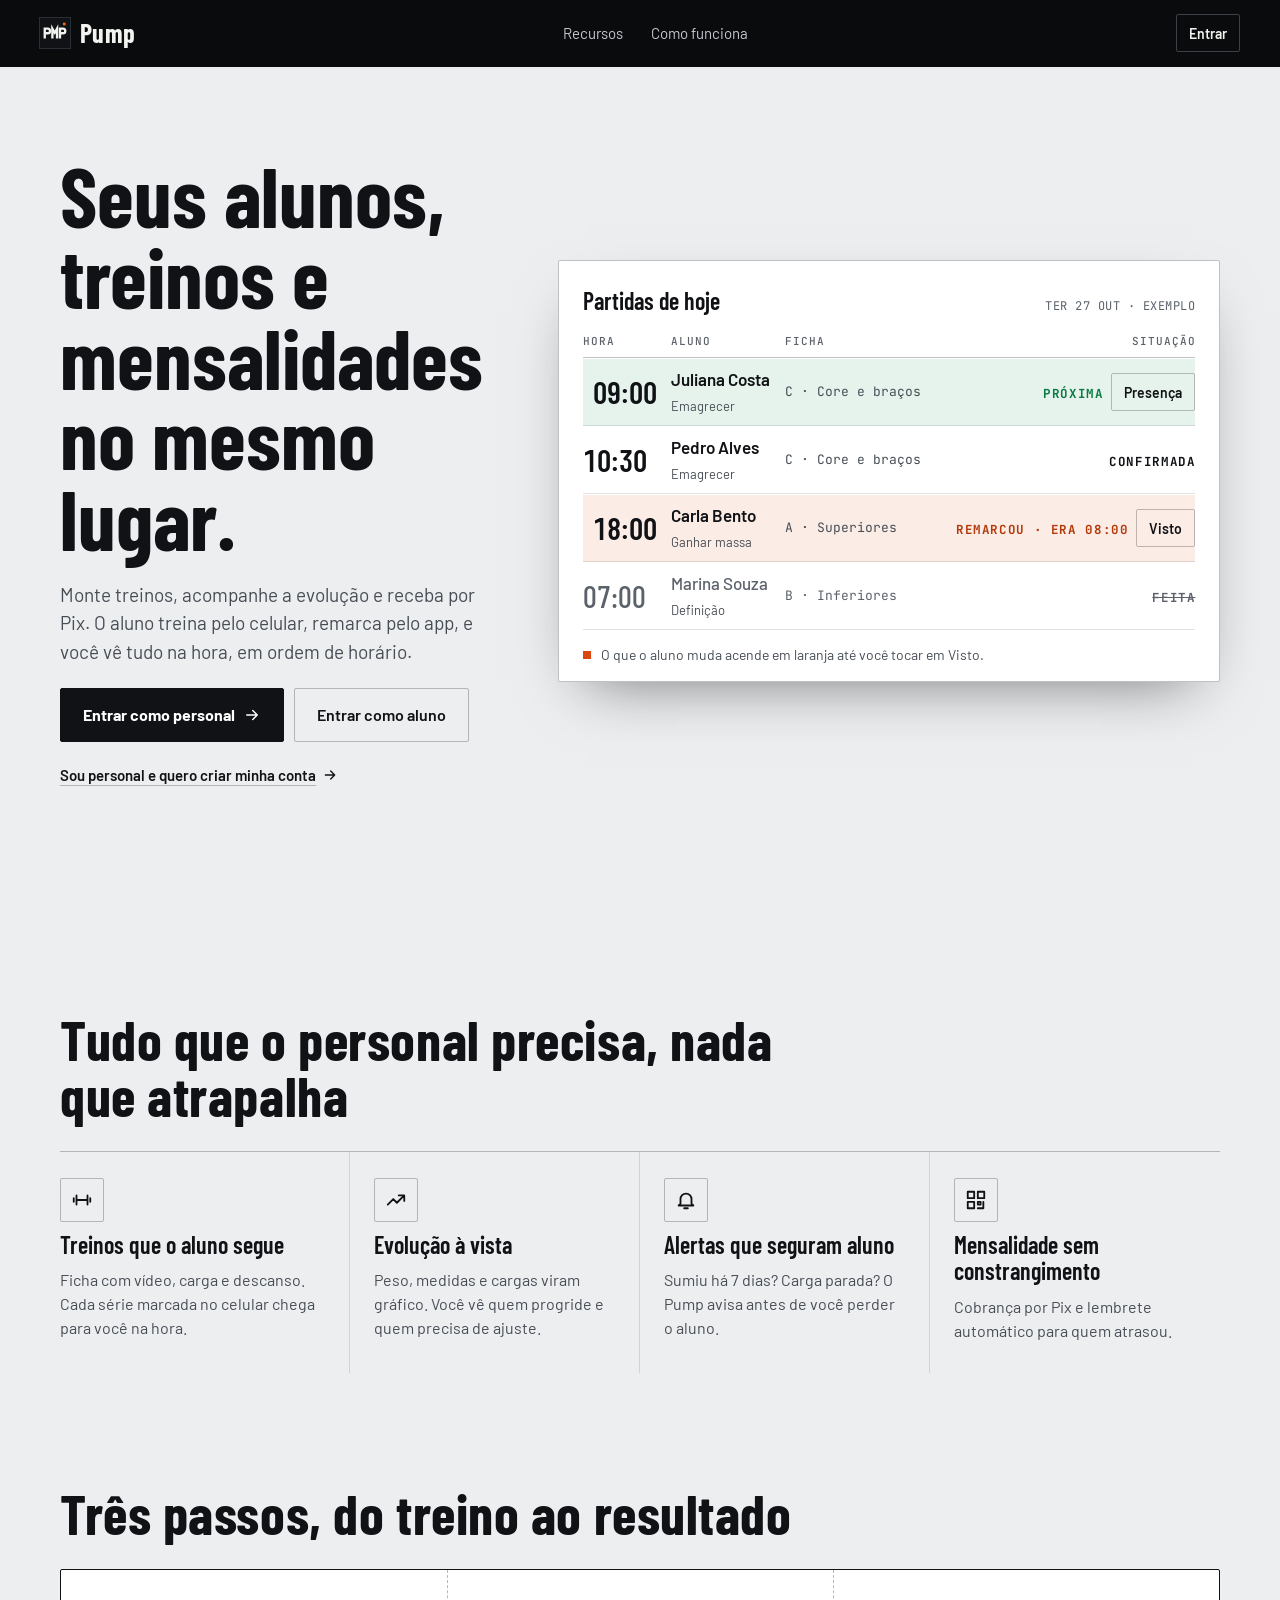
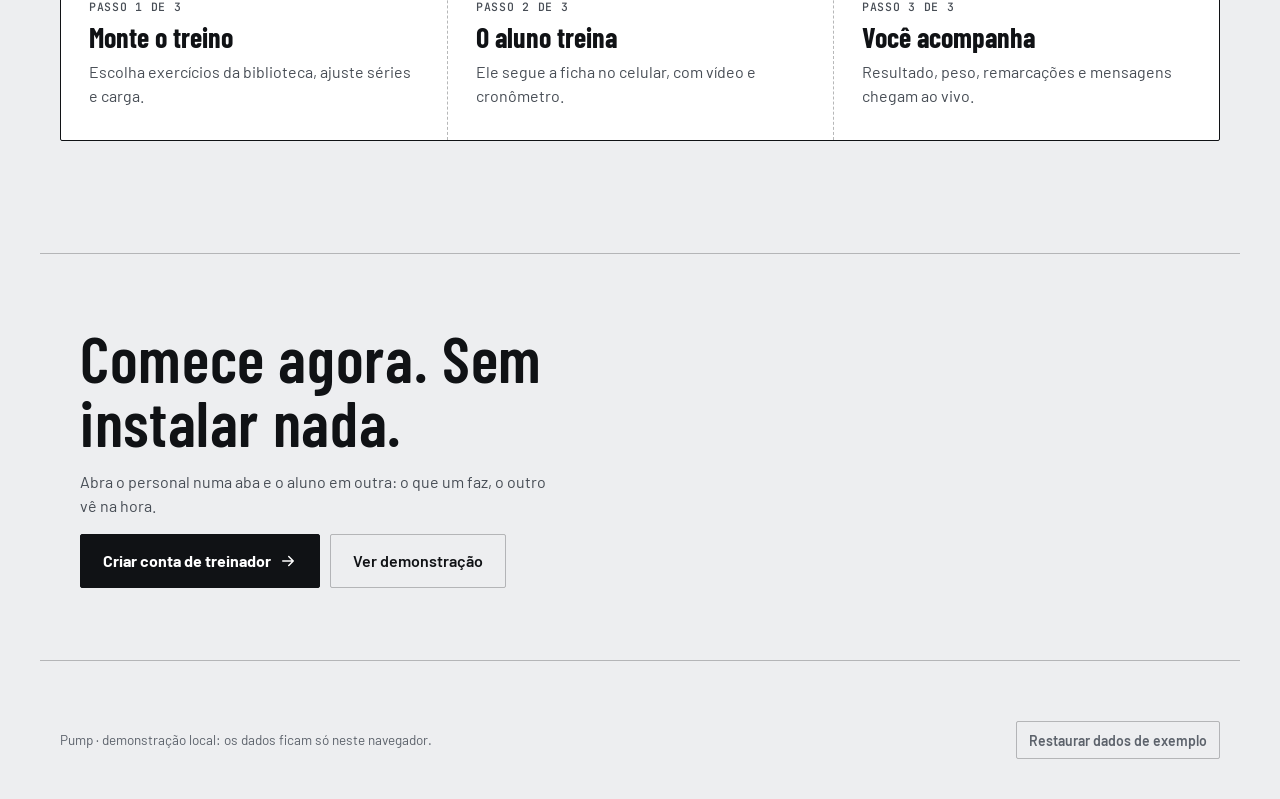
==== commit b5cf5346: "Novo visual do Pump: painel de partidas e treino em tela cheia - Base visual nova: Barlow, Barlow Co" ====
--- a/index.html
+++ b/index.html
@@ -5,7 +5,7 @@
   <meta name="viewport" content="width=device-width, initial-scale=1, viewport-fit=cover">
   <title>Pump · treinos, alunos e mensalidades</title>
   <meta name="description" content="Pump: treino em ritmo. Treinos, agenda, evolução e mensalidades entre personal e aluno, num app leve que funciona no celular.">
-  <meta name="theme-color" content="#0B0B0C">
+  <meta name="theme-color" content="#0A0B0D">
   <meta property="og:title" content="Pump">
   <meta property="og:description" content="Seus alunos, treinos e mensalidades no mesmo lugar.">
   <meta property="og:type" content="website">
@@ -14,7 +14,7 @@
   <link rel="apple-touch-icon" href="icon.svg">
   <link rel="preconnect" href="https://fonts.googleapis.com">
   <link rel="preconnect" href="https://fonts.gstatic.com" crossorigin>
-  <link rel="stylesheet" href="https://fonts.googleapis.com/css2?family=Inter:wght@400;500;600;700&family=Space+Grotesk:wght@500;600;700&display=swap">
+  <link rel="stylesheet" href="https://fonts.googleapis.com/css2?family=Barlow:wght@400;500;600;700&family=Barlow+Condensed:wght@500;600;700&family=JetBrains+Mono:wght@500;700&display=swap">
   <link rel="stylesheet" href="css/app.css">
   <link rel="stylesheet" href="css/landing.css">
   <link rel="modulepreload" href="js/store.js">
--- a/css/app.css
+++ b/css/app.css
@@ -1,86 +1,96 @@
-/* Pump — estilos (celular primeiro, tema escuro e claro) */
+/* Pump — estilos (celular primeiro, tema escuro e claro)
+   Mundo visual: painel de partidas (tema escuro) e cartão de embarque (tema claro).
+   Uma cor só para o que mudou (laranja) e uma só para o que está acontecendo agora (verde). */
 :root {
-  --bg: #0B0B0C; --s1: #131315; --s2: #1B1B1E; --s3: #232327;
-  --line: rgba(255,255,255,.07); --line2: rgba(255,255,255,.13);
-  --tx: #F4F4F5; --tx2: #A1A1AA; --tx3: #8A8A93;
-  --a: #D4FF3A; --a-ink: #D4FF3A; --on-a: #0A0A0A; --a-bg: rgba(212,255,58,.12); --a-line: rgba(212,255,58,.35);
-  --warn: #FF8A3D; --warn-ink: #FFB27A; --warn-bg: rgba(255,138,61,.12);
-  --info: #8FB0FF; --info-bg: rgba(107,155,255,.14);
-  --r: 22px; --r2: 14px; --pill: 999px;
-  --ease: cubic-bezier(.2,.8,.2,1);
-  --f: "Inter", system-ui, -apple-system, "Segoe UI", Roboto, sans-serif;
-  --fd: "Space Grotesk", "Inter", system-ui, sans-serif;
+  --bg: #101215; --s1: #171A1E; --s2: #1E2227; --s3: #2A2F36;
+  --line: #262A30; --line2: #3A4048;
+  --tx: #F2F2EE; --tx2: #B0B6BE; --tx3: #8E959E;
+  --a: #F2F2EE; --a-ink: #F2F2EE; --on-a: #101215;
+  --chg: #FF6A13; --chg-ink: #FF8A47; --chg-bg: rgba(255, 106, 19, .13);
+  --live: #3DDC84; --live-ink: #3DDC84; --live-bg: rgba(61, 220, 132, .11); --on-live: #07140C;
+  --pass: #F2F2EE; --pass-ink: #101215; --pass-tx2: #4A5058;
+  --rail: #0A0B0D; --rail-tx: #C3C8CF; --rail-hi: #1F242A;
+  --r: 2px; --r2: 2px; --pill: 2px;
+  --ease: cubic-bezier(.2, .8, .2, 1);
+  --f: "Barlow", system-ui, -apple-system, "Segoe UI", Roboto, sans-serif;
+  --fd: "Barlow Condensed", "Barlow", system-ui, sans-serif;
+  --fm: "JetBrains Mono", ui-monospace, "Cascadia Mono", Consolas, monospace;
   color-scheme: dark;
 }
 [data-theme="light"] {
-  --bg: #F5F5F2; --s1: #FFFFFF; --s2: #F0F0EC; --s3: #E7E7E2;
-  --line: rgba(17,17,19,.08); --line2: rgba(17,17,19,.16);
-  --tx: #111113; --tx2: #55555D; --tx3: #6B6B73;
-  --a: #C9F53A; --a-ink: #4A6600; --on-a: #0A0A0A; --a-bg: rgba(140,190,0,.14); --a-line: rgba(90,130,0,.4);
-  --warn: #D9480F; --warn-ink: #B23A0B; --warn-bg: rgba(217,72,15,.1);
-  --info: #2F5BD3; --info-bg: rgba(47,91,211,.1);
+  --bg: #EDEEF0; --s1: #FFFFFF; --s2: #F3F4F6; --s3: #E2E5E9;
+  --line: rgba(16, 18, 21, .12); --line2: rgba(16, 18, 21, .26);
+  --tx: #101215; --tx2: #474D55; --tx3: #5C626B;
+  --a: #101215; --a-ink: #101215; --on-a: #FFFFFF;
+  --chg: #D9480F; --chg-ink: #B23A0B; --chg-bg: rgba(217, 72, 15, .1);
+  --live: #0E8A4A; --live-ink: #0B7A41; --live-bg: rgba(14, 138, 74, .1); --on-live: #FFFFFF;
+  --pass: #FFFFFF; --pass-ink: #101215; --pass-tx2: #474D55;
   color-scheme: light;
 }
 
 *, *::before, *::after { box-sizing: border-box; }
-html { -webkit-text-size-adjust: 100%; }
-body { margin: 0; background: var(--bg); color: var(--tx); font: 400 16px/1.5 var(--f); -webkit-font-smoothing: antialiased; }
+html { -webkit-text-size-adjust: 100%; -webkit-tap-highlight-color: transparent; scrollbar-color: var(--line2) transparent; }
+body { margin: 0; background: var(--bg); color: var(--tx); font: 400 16px/1.5 var(--f); -webkit-font-smoothing: antialiased; caret-color: var(--tx); }
+::selection { background: var(--tx); color: var(--bg); }
 h1, h2, h3, p { margin: 0; }
-h1, h2, h3, .num { font-family: var(--fd); letter-spacing: -.025em; font-weight: 700; }
-h1 { font-size: clamp(28px, 6vw, 44px); line-height: 1.1; }
-h2 { font-size: 18px; letter-spacing: -.01em; font-weight: 600; font-family: var(--f); }
+h1, h2, h3, .num { font-family: var(--fd); font-weight: 700; }
+h1 { font-size: clamp(34px, 7vw, 56px); line-height: 1; letter-spacing: .005em; text-wrap: balance; }
+h2 { font-size: 22px; line-height: 1.15; font-weight: 600; letter-spacing: .01em; }
+.num { font-weight: 600; font-variant-numeric: tabular-nums; letter-spacing: 0; }
 a { color: inherit; text-decoration: none; }
-button, input { font: inherit; color: inherit; }
+a:not([class]):hover { text-decoration: underline; text-underline-offset: 3px; }
+button, input, select { font: inherit; color: inherit; }
 button { cursor: pointer; background: none; border: 0; padding: 0; }
-:focus-visible { outline: 2px solid var(--a); outline-offset: 2px; border-radius: 10px; }
+:focus-visible { outline: 2px solid var(--tx); outline-offset: 2px; border-radius: var(--r); }
 .ic { flex-shrink: 0; }
 .muted { color: var(--tx2); }
 .small { font-size: 13px; }
-.lbl { font-size: 11.5px; letter-spacing: .08em; text-transform: uppercase; color: var(--tx2); font-weight: 600; }
+.lbl { font-family: var(--fm); font-size: 11.5px; letter-spacing: .06em; text-transform: uppercase; color: var(--tx3); font-weight: 500; }
+.mono { font-family: var(--fm); }
 .sr { position: absolute; width: 1px; height: 1px; overflow: hidden; clip: rect(0 0 0 0); white-space: nowrap; }
 .tnum { font-variant-numeric: tabular-nums; }
 
 /* Estrutura */
 .shell { min-height: 100dvh; display: flex; }
 .side { display: none; }
-.main { flex: 1; min-width: 0; width: 100%; max-width: 1180px; margin: 0 auto; padding: 20px 16px calc(104px + env(safe-area-inset-bottom)); }
-.page { display: flex; flex-direction: column; gap: 20px; }
-.enter { animation: rise .45s var(--ease) backwards; }
-.ph { display: flex; flex-wrap: wrap; gap: 12px 16px; align-items: flex-end; justify-content: space-between; }
-.ph .eyebrow { font-size: 14px; color: var(--tx2); margin-bottom: 4px; }
+.main { flex: 1; min-width: 0; width: 100%; max-width: 1240px; margin: 0 auto; padding: 16px 16px calc(96px + env(safe-area-inset-bottom)); }
+.page { display: flex; flex-direction: column; gap: 22px; }
+.enter { animation: rise .3s var(--ease) backwards; }
+.ph { display: flex; flex-wrap: wrap; gap: 14px 16px; align-items: flex-end; justify-content: space-between; padding-bottom: 18px; border-bottom: 1px solid var(--line); }
+.ph .meta { font-family: var(--fm); font-size: 13px; color: var(--tx3); margin-top: 8px; letter-spacing: .02em; }
 .ph-actions { display: flex; gap: 8px; flex-wrap: wrap; }
-.tabs { position: fixed; z-index: 20; left: 0; right: 0; bottom: 0; display: flex; padding: 6px 6px calc(8px + env(safe-area-inset-bottom)); background: color-mix(in srgb, var(--bg) 88%, transparent); backdrop-filter: blur(16px); -webkit-backdrop-filter: blur(16px); border-top: 1px solid var(--line); }
-.tab { position: relative; flex: 1; min-height: 52px; display: flex; flex-direction: column; align-items: center; justify-content: center; gap: 3px; font-size: 11px; font-weight: 600; color: var(--tx3); border-radius: 14px; }
-.tab[aria-current="page"] { color: var(--a-ink); }
-.tab[aria-current="page"]::before { content: ""; position: absolute; top: 0; left: 32%; right: 32%; height: 2px; border-radius: 2px; background: var(--a-ink); }
-.tab .dot { position: absolute; top: 8px; right: calc(50% - 16px); width: 8px; height: 8px; border-radius: 50%; background: var(--warn); }
-.topbar { display: flex; align-items: center; justify-content: space-between; gap: 8px; margin-bottom: 4px; }
-.brand { display: flex; align-items: center; gap: 10px; color: var(--tx); }
-.logo { width: 34px; height: 34px; flex-shrink: 0; }
-.logo-bg { fill: #1E1E22; }
-[data-theme="light"] .logo-bg { fill: #0A0A0A; }
-.wordmark { height: 22px; width: auto; }
-.pulse { display: block; width: 100%; max-width: 520px; height: 28px; }
-.pulse path { fill: none; stroke: var(--a-ink); stroke-width: 3; stroke-linecap: round; stroke-linejoin: round; stroke-dasharray: 1600; animation: beat 2.8s cubic-bezier(.4,0,.2,1) infinite; vector-effect: non-scaling-stroke; }
-@keyframes beat { 0% { stroke-dashoffset: 1600; } 55% { stroke-dashoffset: 0; } 100% { stroke-dashoffset: -1600; } }
+.tabs { position: fixed; z-index: 20; left: 0; right: 0; bottom: 0; display: flex; padding: 4px 4px calc(6px + env(safe-area-inset-bottom)); background: var(--rail); border-top: 1px solid #22262B; }
+.tab { position: relative; flex: 1; min-height: 54px; display: flex; flex-direction: column; align-items: center; justify-content: center; gap: 4px; font-size: 11.5px; font-weight: 600; color: #9AA1AA; }
+.tab[aria-current="page"] { color: #FFFFFF; }
+.tab[aria-current="page"]::before { content: ""; position: absolute; top: -4px; left: 28%; right: 28%; height: 2px; background: #FFFFFF; }
+.tab .dot { position: absolute; top: 7px; right: calc(50% - 17px); width: 8px; height: 8px; background: #FF6A13; }
+.topbar { display: flex; align-items: center; justify-content: space-between; gap: 8px; margin: -16px -16px 18px; padding: 10px 12px 10px 16px; background: var(--rail); color: #F2F2EE; }
+.topbar .btn { color: #F2F2EE; border-color: #3A4048; }
+.topbar .btn:hover { background: #1F242A; }
+.brand { display: flex; align-items: center; gap: 10px; color: inherit; }
+.logo { width: 30px; height: 30px; flex-shrink: 0; outline: 1px solid #2A2F36; }
+.wordmark { font-family: var(--fd); font-weight: 700; font-size: 26px; line-height: 1; letter-spacing: .01em; }
 
 @media (min-width: 1024px) {
-  .side { display: flex; flex-direction: column; gap: 28px; position: sticky; top: 0; height: 100dvh; width: 248px; flex-shrink: 0; padding: 28px 18px; border-right: 1px solid var(--line); }
+  .side { display: flex; flex-direction: column; gap: 30px; position: sticky; top: 0; height: 100dvh; width: 248px; flex-shrink: 0; padding: 26px 14px 20px; background: var(--rail); color: #F2F2EE; border-right: 1px solid #22262B; }
+  .side .brand { padding: 0 8px; }
   .tabs, .topbar { display: none; }
-  .main { padding: 40px 48px 64px; }
-  .nav { display: flex; flex-direction: column; gap: 4px; }
-  .nav a { display: flex; align-items: center; gap: 12px; padding: 11px 14px; border-radius: 12px; color: var(--tx2); font-weight: 500; transition: background-color .2s, color .2s; }
-  .nav a:hover { background: var(--s2); color: var(--tx); }
-  .nav a[aria-current="page"] { background: var(--s2); color: var(--tx); box-shadow: inset 3px 0 0 var(--a-ink); }
-  .nav a[aria-current="page"] .ic { color: var(--a-ink); }
-  .nav .dot { margin-left: auto; width: 8px; height: 8px; border-radius: 50%; background: var(--warn); }
-  .side-foot { margin-top: auto; display: flex; flex-direction: column; gap: 8px; }
+  .main { padding: 34px 44px 64px; }
+  .nav { display: flex; flex-direction: column; gap: 2px; }
+  .nav a { display: flex; align-items: center; gap: 12px; padding: 11px 12px; border-radius: var(--r); color: var(--rail-tx); font-weight: 500; transition: background-color .15s, color .15s; }
+  .nav a:hover { background: var(--rail-hi); color: #FFFFFF; }
+  .nav a[aria-current="page"] { background: #F2F2EE; color: #101215; font-weight: 600; }
+  .nav .dot { margin-left: auto; width: 8px; height: 8px; background: #FF6A13; }
+  .side-foot { margin-top: auto; display: flex; flex-direction: column; gap: 8px; padding: 0 4px; }
+  .side-foot .muted { color: #9AA1AA; }
+  .side-foot .btn { color: #E4E7EB; border-color: #3A4048; justify-content: flex-start; }
+  .side-foot .btn:hover { background: var(--rail-hi); }
 }
 
 /* Superfícies */
-.card { background: var(--s1); border: 1px solid var(--line); border-radius: var(--r); padding: 18px; }
-@media (min-width: 768px) { .card { padding: 24px; } }
-.card-h { display: flex; align-items: center; justify-content: space-between; gap: 12px; margin-bottom: 14px; }
+.card { background: var(--s1); border: 1px solid var(--line); border-radius: var(--r); padding: 16px; }
+@media (min-width: 768px) { .card { padding: 22px; } }
+.card-h { display: flex; align-items: baseline; justify-content: space-between; gap: 12px; margin-bottom: 12px; }
 .grid { display: grid; gap: 12px; grid-template-columns: minmax(0, 1fr); }
 .page > *, .grid > * { min-width: 0; }
 .g2 { grid-template-columns: repeat(2, minmax(0, 1fr)); }
@@ -88,158 +98,263 @@
 @media (min-width: 768px) { .grid { gap: 16px; } .md-g4 { grid-template-columns: repeat(4, minmax(0, 1fr)); } .md-g2 { grid-template-columns: repeat(2, minmax(0, 1fr)); } .md-g3 { grid-template-columns: repeat(3, minmax(0, 1fr)); } }
 @media (min-width: 1024px) { .lg-g2 { grid-template-columns: repeat(2, minmax(0, 1fr)); } }
 @media (min-width: 1200px) { .lg-21 { grid-template-columns: minmax(0, 1.6fr) minmax(320px, 1fr); align-items: start; } }
-.tile { display: flex; flex-direction: column; gap: 6px; text-align: left; background: var(--s1); border: 1px solid var(--line); border-radius: var(--r); padding: 16px; min-height: 104px; transition: border-color .25s, transform .25s var(--ease); }
-a.tile:hover, button.tile:hover { border-color: var(--a-line); transform: translateY(-2px); }
-.tile .num { font-size: 26px; }
-@media (min-width: 768px) { .tile { padding: 22px; } .tile .num { font-size: 36px; } }
-.tile.alert { background: var(--warn-bg); border-color: transparent; }
-.tile.alert .lbl, .tile.alert .num { color: var(--warn-ink); }
-.hero { background: var(--a); color: var(--on-a); border-radius: var(--r); padding: 20px; display: flex; flex-direction: column; gap: 14px; }
-.hero .lbl { color: var(--on-a); opacity: .75; }
-.hero .btn { background: var(--on-a); color: #fff; border-color: var(--on-a); }
-.hero .btn.out { background: transparent; color: var(--on-a); border-color: var(--on-a); }
+
+/* Faixa de números (painel): células separadas por linhas, sem cartões */
+.band { display: grid; grid-template-columns: repeat(2, minmax(0, 1fr)); border-bottom: 1px solid var(--line); }
+.band > * { display: flex; flex-direction: column; gap: 2px; padding: 4px 14px 16px 0; min-width: 0; }
+.band > :nth-child(odd) { border-right: 1px solid var(--line); }
+.band > :nth-child(even) { padding-left: 14px; }
+.band > :nth-child(-n+2) { border-bottom: 1px solid var(--line); margin-bottom: 14px; }
+.band .num { font-size: clamp(44px, 9vw, 64px); line-height: 1.05; }
+.band .num small { font-size: .5em; color: var(--tx3); font-weight: 500; }
+.band a:hover .num { text-decoration: underline; text-decoration-thickness: 2px; text-underline-offset: 6px; }
+.band .chg .num, .band .chg .lbl { color: var(--chg-ink); }
+@media (min-width: 768px) {
+  .band { grid-template-columns: repeat(4, minmax(0, 1fr)); }
+  .band > * { padding: 4px 20px 18px; border-right: 1px solid var(--line); }
+  .band > :first-child { padding-left: 0; }
+  .band > :last-child { border-right: 0; }
+  .band > :nth-child(-n+2) { border-bottom: 0; margin-bottom: 0; }
+}
+
+.tile { display: flex; flex-direction: column; gap: 4px; text-align: left; background: var(--s1); border: 1px solid var(--line); border-radius: var(--r); padding: 14px 16px; min-height: 96px; transition: border-color .2s; }
+a.tile:hover, button.tile:hover { border-color: var(--line2); }
+.tile .num { font-size: 30px; line-height: 1.05; }
+@media (min-width: 768px) { .tile { padding: 18px 20px; } .tile .num { font-size: 40px; } }
+.tile.alert { background: var(--chg-bg); border-color: transparent; }
+.tile.alert .lbl, .tile.alert .num { color: var(--chg-ink); }
+
+/* Cartão de embarque: o objeto "pass" (treino do dia, convite) */
+.hero { position: relative; background: var(--pass); color: var(--pass-ink); border-radius: var(--r); padding: 18px 18px 18px; display: flex; flex-direction: column; gap: 14px; }
+.hero::after { content: ""; position: absolute; left: 0; right: 0; bottom: 64px; border-top: 1.5px dashed rgba(16, 18, 21, .28); }
+.hero .lbl { color: var(--pass-tx2); }
+.hero .muted, .hero [style*="opacity"] { color: var(--pass-tx2); opacity: 1 !important; }
+.hero .btn { background: var(--pass-ink); color: #FFFFFF; border-color: var(--pass-ink); }
+.hero .btn.out { background: transparent; color: var(--pass-ink); border-color: var(--pass-ink); }
+.hero .btn:hover { filter: none; background: #2A2F36; }
+.hero .btn.out:hover { background: rgba(16, 18, 21, .06); }
+.hero .num { color: var(--pass-ink); }
+[data-theme="light"] .hero { border: 1.5px solid var(--pass-ink); }
+
 .list { display: flex; flex-direction: column; }
 .list > * + * { border-top: 1px solid var(--line); }
 .row { display: flex; align-items: center; gap: 12px; width: 100%; padding: 12px 2px; text-align: left; min-height: 56px; }
-a.row:hover, button.row:hover { background: color-mix(in srgb, var(--s2) 60%, transparent); }
+a.row:hover, button.row:hover { background: var(--s2); }
 .row .grow { flex: 1; min-width: 0; }
 .row .t { font-weight: 600; display: block; overflow-wrap: anywhere; }
-.row .s { font-size: 13px; color: var(--tx2); display: block; }
-.av { width: 40px; height: 40px; border-radius: 50%; background: var(--s3); color: var(--tx); display: grid; place-items: center; font-weight: 700; font-size: 14px; flex-shrink: 0; }
-.av.lg { width: 64px; height: 64px; font-size: 22px; background: var(--a); color: var(--on-a); }
-.time { font-family: var(--fd); font-weight: 600; width: 52px; color: var(--tx2); flex-shrink: 0; }
-.bar { height: 6px; border-radius: 6px; background: var(--s3); overflow: hidden; }
-.bar > i { display: block; height: 100%; border-radius: inherit; background: var(--a-ink); transform-origin: left; transition: transform .7s var(--ease); }
-.bar.warn > i { background: var(--warn); }
-.bar.info > i { background: var(--info); }
+.row .s { font-size: 13.5px; color: var(--tx2); display: block; overflow-wrap: anywhere; }
+.av { width: 40px; height: 40px; border-radius: var(--r); background: var(--s3); color: var(--tx); display: grid; place-items: center; font-family: var(--fm); font-weight: 700; font-size: 13px; letter-spacing: .02em; flex-shrink: 0; }
+.av.lg { width: 64px; height: 64px; font-size: 20px; background: var(--a); color: var(--on-a); }
+.time { font-family: var(--fd); font-weight: 600; font-size: 20px; width: 56px; color: var(--tx); flex-shrink: 0; font-variant-numeric: tabular-nums; }
+.bar { height: 4px; background: var(--s3); overflow: hidden; }
+.bar > i { display: block; height: 100%; background: var(--tx2); transform-origin: left; transition: transform .6s var(--ease); }
+.bar.warn > i { background: var(--chg); }
+.bar.info > i { background: var(--tx3); }
 
 /* Controles */
-.btn { min-height: 44px; padding: 0 18px; border-radius: var(--pill); border: 1px solid var(--line2); display: inline-flex; align-items: center; justify-content: center; gap: 8px; font-weight: 600; font-size: 15px; white-space: nowrap; transition: transform .15s var(--ease), background-color .2s, border-color .2s, color .2s; }
-.btn:hover { background: var(--s2); }
-.btn:active { transform: scale(.96); }
+.btn { min-height: 44px; padding: 0 16px; border-radius: var(--r); border: 1.5px solid var(--line2); display: inline-flex; align-items: center; justify-content: center; gap: 8px; font-weight: 600; font-size: 15px; white-space: nowrap; transition: transform .12s var(--ease), background-color .15s, border-color .15s, color .15s; }
+.btn:hover { background: var(--s2); border-color: var(--tx3); }
+.btn:active { transform: translateY(1px); }
 .btn.p { background: var(--a); border-color: var(--a); color: var(--on-a); font-weight: 700; }
-.btn.p:hover { filter: brightness(1.05); }
-.btn.lg { min-height: 54px; font-size: 16px; padding: 0 24px; }
-.btn.sm { min-height: 38px; padding: 0 14px; font-size: 13.5px; }
+.btn.p:hover { background: color-mix(in srgb, var(--a) 86%, var(--bg)); }
+.btn.lg { min-height: 54px; font-size: 16px; padding: 0 22px; }
+.btn.sm { min-height: 38px; padding: 0 12px; font-size: 14px; }
 .btn.block { width: 100%; }
-.btn.warn { color: var(--warn-ink); border-color: color-mix(in srgb, var(--warn) 40%, transparent); }
-.btn.done { color: var(--a-ink); border-color: var(--a-line); background: transparent; pointer-events: none; }
+.btn.warn { color: var(--chg-ink); border-color: color-mix(in srgb, var(--chg) 55%, transparent); }
+.btn.warn:hover { background: var(--chg-bg); }
+.btn.done { color: var(--tx3); border-style: dashed; background: transparent; pointer-events: none; }
+.btn.done .ic { color: var(--live-ink); }
 .btn.icon { width: 44px; padding: 0; }
-.chips { display: flex; gap: 8px; overflow-x: auto; scrollbar-width: none; padding-bottom: 2px; margin: 0 -16px; padding-inline: 16px; }
+.btn.sm.icon { width: 38px; }
+.chips { display: flex; gap: 6px; overflow-x: auto; scrollbar-width: none; padding-bottom: 2px; margin: 0 -16px; padding-inline: 16px; }
 @media (min-width: 768px) { .chips { flex-wrap: wrap; overflow: visible; margin: 0; padding-inline: 0; } }
 .chips::-webkit-scrollbar { display: none; }
-.chip { flex-shrink: 0; min-height: 38px; padding: 0 16px; border-radius: var(--pill); border: 1px solid var(--line2); color: var(--tx2); font-size: 14px; font-weight: 600; transition: background-color .2s, color .2s, border-color .2s; }
-.chip:hover { color: var(--tx); }
+.chip { flex-shrink: 0; min-height: 40px; padding: 0 14px; border-radius: var(--r); border: 1.5px solid var(--line2); color: var(--tx2); font-size: 14px; font-weight: 600; transition: background-color .15s, color .15s, border-color .15s; }
+.chip:hover { color: var(--tx); border-color: var(--tx3); }
 .chip[aria-pressed="true"] { background: var(--a); border-color: var(--a); color: var(--on-a); }
-.pill { display: inline-flex; align-items: center; font-size: 12px; font-weight: 600; padding: 4px 10px; border-radius: var(--pill); white-space: nowrap; background: var(--s3); color: var(--tx2); }
-.pill.ok { background: var(--a-bg); color: var(--a-ink); }
-.pill.warn { background: var(--warn-bg); color: var(--warn-ink); }
-.pill.info { background: var(--info-bg); color: var(--info); }
-.pill.on { background: var(--a); color: var(--on-a); }
-.field { display: flex; align-items: center; gap: 8px; min-height: 48px; padding: 0 14px; border-radius: var(--r2); background: var(--s1); border: 1px solid var(--line2); color: var(--tx2); }
+/* Situação: carimbo com contorno (em repouso), cheio (ativo), riscado (já passou) */
+.pill { display: inline-flex; align-items: center; gap: 4px; font-family: var(--fm); font-size: 11.5px; font-weight: 700; letter-spacing: .05em; text-transform: uppercase; padding: 3px 7px; border-radius: var(--r); white-space: nowrap; border: 1px solid var(--line2); color: var(--tx2); }
+.pill.ok { color: var(--tx2); }
+.pill.warn { color: var(--chg-ink); border-color: color-mix(in srgb, var(--chg) 60%, transparent); background: var(--chg-bg); }
+.pill.info { color: var(--tx2); border-style: dashed; }
+.pill.on { background: var(--live); border-color: var(--live); color: var(--on-live); }
+.pill.spent { color: var(--tx3); text-decoration: line-through; border-style: dashed; }
+.field { display: flex; align-items: center; gap: 8px; min-height: 48px; padding: 0 14px; border-radius: var(--r2); background: var(--s1); border: 1.5px solid var(--line2); color: var(--tx2); }
 .field input { flex: 1; min-width: 0; background: transparent; border: 0; outline: 0; color: var(--tx); font-size: 16px; }
-.field:focus-within { border-color: var(--a-line); }
+.field input::placeholder { color: var(--tx3); }
+.field:focus-within { border-color: var(--tx); }
 .seg { display: grid; gap: 8px; }
-.segbtn { display: flex; flex-direction: column; align-items: flex-start; gap: 2px; padding: 12px 14px; border-radius: 16px; border: 1px solid var(--line); background: var(--s1); text-align: left; }
+.segbtn { display: flex; flex-direction: column; align-items: flex-start; gap: 2px; padding: 12px 14px; border-radius: var(--r); border: 1.5px solid var(--line2); background: var(--s1); text-align: left; }
+.segbtn:hover { border-color: var(--tx3); }
 .segbtn[aria-pressed="true"] { background: var(--a); border-color: var(--a); color: var(--on-a); }
-.segbtn[aria-pressed="true"] .muted { color: var(--on-a); opacity: .7; }
-.stp { display: flex; align-items: center; justify-content: space-between; background: var(--s2); border-radius: 12px; }
-.stp button { width: 40px; height: 40px; border-radius: 12px; display: grid; place-items: center; color: var(--tx2); }
+.segbtn[aria-pressed="true"] .muted { color: var(--on-a); opacity: .72; }
+.stp { display: flex; align-items: center; justify-content: space-between; background: var(--s2); border: 1px solid var(--line); border-radius: var(--r); }
+.stp button { width: 44px; height: 44px; display: grid; place-items: center; color: var(--tx2); }
 .stp button:hover { color: var(--tx); background: var(--s3); }
-.stp output { flex: 1; text-align: center; font-family: var(--fd); font-weight: 700; font-size: 15px; white-space: nowrap; }
-.stp-lbl { font-size: 10.5px; letter-spacing: .08em; text-transform: uppercase; color: var(--tx2); font-weight: 600; margin-bottom: 4px; text-align: center; }
-.icobtn { width: 40px; height: 40px; border-radius: 12px; display: grid; place-items: center; color: var(--tx2); border: 1px solid var(--line); }
+.stp output { flex: 1; text-align: center; font-family: var(--fd); font-weight: 600; font-size: 20px; white-space: nowrap; font-variant-numeric: tabular-nums; }
+.stp-lbl { font-family: var(--fm); font-size: 11px; letter-spacing: .06em; text-transform: uppercase; color: var(--tx3); margin-bottom: 4px; text-align: center; }
+.icobtn { width: 40px; height: 40px; border-radius: var(--r); display: grid; place-items: center; color: var(--tx2); border: 1.5px solid var(--line); }
 .icobtn:hover { color: var(--tx); border-color: var(--line2); }
 .icobtn[disabled] { opacity: .3; pointer-events: none; }
 
+/* Painel de partidas (Hoje) */
+.brd { width: 100%; border-collapse: collapse; }
+.brd th { font-family: var(--fm); font-size: 11px; letter-spacing: .08em; text-transform: uppercase; color: var(--tx3); text-align: left; font-weight: 500; padding: 0 8px 8px 0; border-bottom: 1px solid var(--line2); }
+.brd .st b { text-transform: uppercase; }
+.brd th.fx { font-size: 11px; color: var(--tx3); }
+.brd th:last-child, .brd td:last-child { text-align: right; padding-right: 0; }
+.brd td { height: 60px; padding: 8px 8px 8px 0; border-bottom: 1px solid var(--line); vertical-align: middle; }
+.brd .h { font-family: var(--fd); font-weight: 600; font-size: 26px; font-variant-numeric: tabular-nums; width: 74px; }
+.brd .who a { font-weight: 600; display: block; overflow-wrap: break-word; }
+.brd .who span { font-size: 13px; color: var(--tx2); }
+.brd .fx { font-family: var(--fm); font-size: 13px; color: var(--tx2); white-space: nowrap; }
+.brd .st { white-space: nowrap; }
+.brd .st b { white-space: normal; max-width: 24ch; text-align: right; }
+.brd .st b { font-family: var(--fm); font-size: 12.5px; font-weight: 700; letter-spacing: .05em; display: inline-block; }
+.brd .st .btn { margin-left: 8px; }
+.brd tr { transition: background-color .3s; }
+.brd .is-now td { background: var(--live-bg); }
+.brd .is-now td:first-child { box-shadow: inset 0 0 0 0 transparent; }
+.brd .is-now .st b { color: var(--live-ink); }
+.brd .is-chg td { background: var(--chg-bg); }
+.brd .is-chg .st b { color: var(--chg-ink); }
+.brd .is-done td { color: var(--tx3); }
+.brd .is-done .who a, .brd .is-done .h { color: var(--tx3); font-weight: 500; }
+.brd .is-done .st b { color: var(--tx3); text-decoration: line-through; }
+.brd .is-gone .who a { text-decoration: line-through; }
+.brd .is-now td:first-child, .brd .is-chg td:first-child { padding-left: 10px; }
+/* No celular cada partida vira uma linha de duas colunas: hora | aluno, situação embaixo, ação à direita */
+@media (max-width: 559px) {
+  .brd thead, .brd .fx { display: none; }
+  .brd, .brd tbody { display: block; }
+  .brd tr { display: grid; grid-template-columns: 58px minmax(0, 1fr) auto; grid-template-areas: "h who act" "h st act"; align-items: center; gap: 2px 10px; padding: 12px 0; border-bottom: 1px solid var(--line); }
+  .brd tbody tr:first-child { border-top: 1px solid var(--line2); }
+  .brd td { display: block; height: auto; padding: 0; border: 0; background: none !important; }
+  .brd .h { grid-area: h; width: auto; font-size: 22px; }
+  .brd .who { grid-area: who; }
+  .brd .st { display: contents; }
+  .brd .st b { grid-area: st; justify-self: start; white-space: normal; text-align: left; max-width: none; }
+  .al { flex-wrap: wrap; }
+  .al .btn { margin-left: 20px; }
+  .brd .st .btn { grid-area: act; margin: 0; }
+  .brd .is-now { background: var(--live-bg); }
+  .brd .is-chg { background: var(--chg-bg); }
+  .brd .is-now, .brd .is-chg { padding-inline: 10px; }
+  .brd .is-now td:first-child, .brd .is-chg td:first-child { padding-left: 0; }
+}
+.flap { animation: flap .42s var(--ease) both; transform-origin: 50% 0; }
+.mark { display: inline-block; width: 8px; height: 8px; flex-shrink: 0; background: currentColor; }
+.mark.lg { width: 12px; height: 12px; }
+
 /* Slots da agenda */
-.slot { display: flex; align-items: center; gap: 14px; width: 100%; padding: 12px 14px; border-radius: 16px; border: 1px solid var(--line); text-align: left; min-height: 60px; transition: border-color .2s, background-color .2s; }
-.slot.livre { border-style: dashed; color: var(--tx3); }
-.slot.ocup { background: var(--s1); }
-.slot.feito { background: var(--a-bg); border-color: transparent; }
-.slot[aria-pressed="true"] { border-color: var(--a-ink); }
-.days { display: grid; grid-template-columns: repeat(6, minmax(0, 1fr)); gap: 6px; }
-.day { display: flex; flex-direction: column; align-items: center; padding: 10px 2px; border-radius: 16px; background: var(--s1); border: 1px solid var(--line); }
-.day .num { font-size: 20px; }
-.day[aria-pressed="true"] { background: var(--a); border-color: var(--a); color: var(--on-a); }
-.day[aria-pressed="true"] .muted { color: var(--on-a); opacity: .7; }
-
-/* Treino */
-.serie { display: grid; grid-template-columns: 44px minmax(0,1fr) minmax(0,1fr) 40px; gap: 8px; align-items: center; padding: 8px 12px; border-radius: 14px; border: 1px solid var(--line); font-family: var(--fd); font-weight: 600; transition: background-color .3s, border-color .3s; }
-.serie.feita { background: var(--s1); color: var(--tx2); }
-.serie.atual { border-color: var(--a-ink); background: var(--a-bg); }
-.ck { width: 34px; height: 34px; border-radius: 10px; border: 1.5px solid var(--line2); display: grid; place-items: center; }
-.ck.on { background: var(--a); border-color: var(--a); color: var(--on-a); animation: pop .4s var(--ease); }
+.slot { display: flex; align-items: center; gap: 14px; width: 100%; padding: 10px 14px; border-radius: var(--r); border: 1px solid var(--line); background: var(--s1); text-align: left; min-height: 60px; transition: border-color .15s, background-color .15s; }
+.slot:hover { border-color: var(--line2); }
+.slot.livre { border-style: dashed; background: transparent; color: var(--tx3); }
+.slot.feito { background: transparent; }
+.slot.feito strong { text-decoration: line-through; color: var(--tx3); font-weight: 500; }
+.slot[aria-pressed="true"] { border-color: var(--tx); }
+.days { display: grid; grid-template-columns: repeat(6, minmax(0, 1fr)); gap: 0; border: 1px solid var(--line); border-radius: var(--r); overflow: hidden; }
+.day { display: flex; flex-direction: column; align-items: center; padding: 10px 2px; background: var(--s1); border-right: 1px solid var(--line); }
+.day:last-child { border-right: 0; }
+.day:hover { background: var(--s2); }
+.day .num { font-size: 24px; line-height: 1.1; }
+.day[aria-pressed="true"] { background: var(--a); color: var(--on-a); }
+.day[aria-pressed="true"] .muted { color: var(--on-a); opacity: .72; }
+
+/* Treino (lista de séries) */
+.serie { display: grid; grid-template-columns: 44px minmax(0, 1fr) minmax(0, 1fr) 40px; gap: 8px; align-items: center; padding: 8px 12px; border-radius: var(--r); border: 1px solid var(--line); font-family: var(--fd); font-weight: 600; font-size: 19px; font-variant-numeric: tabular-nums; transition: background-color .25s, border-color .25s; }
+.serie.feita { color: var(--tx3); }
+.serie.atual { border-color: var(--live); background: var(--live-bg); }
+.ck { width: 34px; height: 34px; border-radius: var(--r); border: 1.5px solid var(--line2); display: grid; place-items: center; }
+.ck.on { background: var(--live); border-color: var(--live); color: var(--on-live); animation: pop .3s var(--ease); }
 .prog { display: grid; gap: 4px; }
-.prog i { height: 4px; border-radius: 4px; background: var(--s3); overflow: hidden; display: block; }
-.prog i b { display: block; height: 100%; background: var(--a-ink); transform-origin: left; transition: transform .5s var(--ease); }
-.video { position: relative; aspect-ratio: 16 / 9; max-height: 260px; border-radius: var(--r); background: var(--s2); display: grid; place-items: center; overflow: hidden; }
-.video .play { width: 60px; height: 60px; border-radius: 50%; background: var(--a); color: var(--on-a); display: grid; place-items: center; animation: breathe 2.4s ease-in-out infinite; }
-.video .tag { position: absolute; left: 12px; bottom: 10px; font-size: 12px; font-weight: 600; padding: 4px 10px; border-radius: var(--pill); background: var(--bg); color: var(--tx2); }
-.rest { width: 108px; flex-shrink: 0; display: flex; flex-direction: column; justify-content: center; gap: 4px; padding: 0 14px; min-height: 56px; border-radius: 16px; background: var(--s1); border: 1px solid var(--line); text-align: left; }
-.rest .num { font-size: 20px; color: var(--warn-ink); }
-.rest.pronto .num { color: var(--a-ink); }
-.rest .bar > i { background: var(--warn); transition: transform 1s linear; }
-.ok-box { display: flex; align-items: center; gap: 10px; padding: 12px 14px; border-radius: 14px; background: var(--a-bg); font-weight: 600; }
+.prog i { height: 4px; background: var(--s3); overflow: hidden; display: block; }
+.prog i b { display: block; height: 100%; background: var(--live); transform-origin: left; transition: transform .45s var(--ease); }
+.video { position: relative; aspect-ratio: 16 / 9; max-height: 260px; border-radius: var(--r); background: var(--s2); border: 1px solid var(--line); display: grid; place-items: center; overflow: hidden; }
+.video .play { width: 56px; height: 56px; border-radius: var(--r); background: var(--a); color: var(--on-a); display: grid; place-items: center; }
+.video:hover .play { transform: scale(1.04); }
+.video .tag { position: absolute; left: 10px; bottom: 10px; font-family: var(--fm); font-size: 11.5px; padding: 3px 8px; border-radius: var(--r); background: var(--bg); color: var(--tx2); }
+.rest { width: 112px; flex-shrink: 0; display: flex; flex-direction: column; justify-content: center; gap: 4px; padding: 0 14px; min-height: 54px; border-radius: var(--r); background: var(--s1); border: 1.5px solid var(--line2); text-align: left; }
+.rest .num { font-size: 24px; line-height: 1; color: var(--chg-ink); }
+.rest.pronto .num { color: var(--live-ink); }
+.rest .bar > i { background: var(--chg); transition: transform 1s linear; }
+.ok-box { display: flex; align-items: center; gap: 10px; padding: 12px 14px; border-radius: var(--r); background: var(--live-bg); font-weight: 600; }
 .ok-box .ck { border: 0; }
+
+/* Treino em tela cheia (aluno): um exercício por vez, ações empilhadas à direita */
+.feed { position: fixed; z-index: 30; inset: 0; display: flex; flex-direction: column; background: #0A0B0D; color: #F2F2EE; padding: calc(10px + env(safe-area-inset-top)) 16px calc(16px + env(safe-area-inset-bottom)); overflow: hidden;
+  --tx: #F2F2EE; --tx2: #B0B6BE; --tx3: #8E959E; --line: #262A30; --line2: #3A4048; --s1: #15181C; --s2: #1E2227; --s3: #2A2F36; --a: #F2F2EE; --on-a: #0A0B0D; --bg: #0A0B0D;
+  --live: #3DDC84; --live-ink: #3DDC84; --live-bg: rgba(61, 220, 132, .12); --on-live: #07140C; --chg: #FF6A13; --chg-ink: #FF8A47; }
+@media (min-width: 1024px) { .feed { left: 248px; } }
+.feed-top { display: flex; align-items: center; gap: 10px; min-height: 44px; }
+.feed-title { flex: 1; min-width: 0; font-weight: 600; font-size: 15px; white-space: nowrap; overflow: hidden; text-overflow: ellipsis; }
+.feed-count { font-size: 13px; color: var(--tx2); }
+.feed-ico { width: 44px; height: 44px; display: grid; place-items: center; color: #F2F2EE; border: 1.5px solid var(--line2); border-radius: var(--r); }
+.feed-ico:hover { background: var(--s2); }
+.feed-prog { margin: 8px 0 0; }
+.feed-item { flex: 1; min-height: 0; display: grid; grid-template-columns: minmax(0, 1fr) 64px; grid-template-rows: 1fr auto; gap: 0 12px; padding-top: 12px; width: 100%; max-width: 720px; margin: 0 auto; }
+.feed-item.snap { animation: snap .38s var(--ease) both; }
+.feed-media { grid-column: 1; align-self: end; display: flex; flex-direction: column; gap: 6px; padding-bottom: 18px; }
+.feed-n { font-size: clamp(88px, 26vw, 168px); line-height: .82; color: #2A2F36; letter-spacing: -.02em; }
+.feed-media h1 { font-size: clamp(32px, 9vw, 52px); }
+.feed-meta { font-family: var(--fm); font-size: 13px; color: var(--tx2); }
+.feed-dica { margin-top: 6px; font-size: 15px; color: #E4E7EB; max-width: 46ch; border-top: 1px solid var(--line2); padding-top: 10px; }
+.feed-rail { grid-column: 2; grid-row: 1; align-self: end; display: flex; flex-direction: column; gap: 16px; padding-bottom: 22px; }
+.feed-rail button { display: flex; flex-direction: column; align-items: center; gap: 5px; font-size: 12px; font-weight: 600; color: #F2F2EE; }
+.feed-rail i { width: 52px; height: 52px; display: grid; place-items: center; background: #1E2227; border: 1px solid #2A2F36; border-radius: var(--r); font-style: normal; transition: background-color .15s; }
+.feed-rail button:hover i { background: #2A2F36; }
+.feed-rail [aria-pressed="true"] i { background: #F2F2EE; color: #0A0B0D; }
+.feed-cap { grid-column: 1 / -1; display: flex; flex-direction: column; gap: 10px; }
+.feed-sets { display: flex; flex-direction: column; gap: 4px; }
+.feed-sets .serie { padding: 4px 10px; font-size: 18px; min-height: 44px; }
+.feed-next { font-size: 13.5px; color: var(--tx2); text-align: center; }
+.feed-next strong { color: #F2F2EE; font-weight: 600; }
+@media (max-height: 700px) { .feed-n { font-size: 72px; } .feed-sets .serie { min-height: 38px; } }
+@keyframes snap { from { opacity: 0; transform: translateY(14%); } to { opacity: 1; transform: none; } }
 
 /* Gráfico */
 .chart { width: 100%; height: auto; display: block; }
 .chart .grid-l line { stroke: var(--line); }
-.chart polyline { fill: none; stroke: var(--a-ink); stroke-width: 3; stroke-linejoin: round; stroke-linecap: round; }
-.chart .draw { stroke-dasharray: 1400; animation: draw 1.2s var(--ease) .1s backwards; }
-.chart .pt { fill: var(--bg); stroke: var(--a-ink); stroke-width: 3; }
-.chart .pt-last { fill: var(--a-ink); }
-.chart .lbl text { fill: var(--tx2); font-size: 13px; font-family: var(--f); }
+.chart polyline { fill: none; stroke: var(--tx); stroke-width: 2.5; stroke-linejoin: round; stroke-linecap: square; }
+.chart .draw { stroke-dasharray: 1400; animation: draw 1s var(--ease) .05s backwards; }
+.chart .pt { fill: var(--bg); stroke: var(--tx); stroke-width: 2.5; }
+.chart .pt-last { fill: var(--live); stroke: var(--live); }
+.chart .lbl text { fill: var(--tx3); font-size: 13px; font-family: var(--fm); }
 
 /* Chat */
 .msgs { display: flex; flex-direction: column; gap: 8px; }
-.msg { max-width: 82%; padding: 10px 14px; border-radius: 18px 18px 18px 6px; background: var(--s2); line-height: 1.45; align-self: flex-start; }
-.msg.eu { align-self: flex-end; border-radius: 18px 18px 6px 18px; background: var(--a); color: var(--on-a); }
-.msg time { display: block; font-size: 11px; opacity: .6; margin-top: 2px; }
+.msg { max-width: 82%; padding: 10px 14px; border-radius: var(--r); background: var(--s2); border: 1px solid var(--line); line-height: 1.45; align-self: flex-start; overflow-wrap: anywhere; }
+.msg.eu { align-self: flex-end; background: var(--a); border-color: var(--a); color: var(--on-a); }
+.msg time { display: block; font-family: var(--fm); font-size: 11px; opacity: .7; margin-top: 3px; }
 .send { display: flex; gap: 8px; }
 
 /* Folha / janela */
-.veil { position: fixed; inset: 0; z-index: 40; background: rgba(0,0,0,.5); animation: fade .2s ease; }
-.sheet { position: fixed; z-index: 41; left: 0; right: 0; bottom: 0; max-height: 86dvh; overflow-y: auto; background: var(--s1); border-radius: 26px 26px 0 0; padding: 12px 18px calc(24px + env(safe-area-inset-bottom)); display: flex; flex-direction: column; gap: 14px; animation: up .32s var(--ease); }
-.sheet .grab { width: 40px; height: 4px; border-radius: 4px; background: var(--line2); align-self: center; }
-@media (min-width: 768px) { .sheet { left: 50%; right: auto; top: 50%; bottom: auto; width: min(560px, 92vw); max-height: 80dvh; transform: translate(-50%, -50%); border-radius: 26px; padding: 24px; animation: zoom .25s var(--ease); } .sheet .grab { display: none; } }
+.veil { position: fixed; inset: 0; z-index: 40; background: rgba(5, 6, 8, .62); animation: fade .2s ease; }
+.sheet { position: fixed; z-index: 41; left: 0; right: 0; bottom: 0; max-height: 86dvh; overflow-y: auto; overscroll-behavior: contain; background: var(--s1); border-top: 1px solid var(--line2); border-radius: 6px 6px 0 0; padding: 10px 18px calc(24px + env(safe-area-inset-bottom)); display: flex; flex-direction: column; gap: 14px; animation: up .3s var(--ease); box-shadow: 0 -12px 40px rgba(0, 0, 0, .35); }
+.sheet .grab { width: 40px; height: 4px; background: var(--line2); align-self: center; }
+@media (min-width: 768px) { .sheet { left: 50%; right: auto; top: 50%; bottom: auto; width: min(560px, 92vw); max-height: 80dvh; transform: translate(-50%, -50%); border: 1px solid var(--line2); border-radius: var(--r); padding: 24px; animation: zoom .22s var(--ease); box-shadow: 0 24px 64px rgba(0, 0, 0, .45); } .sheet .grab { display: none; } }
 
 /* Barra fixa de salvar */
-.savebar { position: sticky; bottom: calc(76px + env(safe-area-inset-bottom)); z-index: 10; display: flex; align-items: center; justify-content: space-between; gap: 12px; padding: 10px 10px 10px 16px; border-radius: var(--pill); background: color-mix(in srgb, var(--s1) 92%, transparent); backdrop-filter: blur(12px); -webkit-backdrop-filter: blur(12px); border: 1px solid var(--line2); }
+.savebar { position: sticky; bottom: calc(72px + env(safe-area-inset-bottom)); z-index: 10; display: flex; align-items: center; justify-content: space-between; gap: 12px; padding: 8px 8px 8px 14px; border-radius: var(--r); background: var(--s1); border: 1.5px solid var(--line2); box-shadow: 0 8px 24px rgba(0, 0, 0, .3); }
 @media (min-width: 1024px) { .savebar { bottom: 24px; } }
 
 /* Aviso */
-#toast { position: fixed; z-index: 60; left: 50%; bottom: calc(92px + env(safe-area-inset-bottom)); transform: translate(-50%, 20px); opacity: 0; pointer-events: none; display: flex; align-items: center; gap: 10px; max-width: min(92vw, 460px); padding: 12px 16px; border-radius: 16px; background: var(--tx); color: var(--bg); font-size: 14px; font-weight: 600; transition: opacity .25s, transform .3s var(--ease); }
+#toast { position: fixed; z-index: 60; left: 50%; bottom: calc(84px + env(safe-area-inset-bottom)); transform: translate(-50%, 16px); opacity: 0; pointer-events: none; display: flex; align-items: center; gap: 10px; max-width: min(92vw, 460px); padding: 12px 16px; border-radius: var(--r); background: var(--tx); color: var(--bg); font-size: 14.5px; font-weight: 600; box-shadow: 0 10px 30px rgba(0, 0, 0, .35); transition: opacity .2s, transform .28s var(--ease); }
 #toast.show { opacity: 1; transform: translate(-50%, 0); }
-.toast-ic { width: 22px; height: 22px; border-radius: 50%; background: var(--a); color: var(--on-a); display: grid; place-items: center; flex-shrink: 0; }
-@media (min-width: 1024px) { #toast { left: auto; right: 24px; bottom: 24px; transform: translateY(20px); } #toast.show { transform: none; } }
-
-/* Página inicial */
-.landing { max-width: 1080px; margin: 0 auto; padding: 20px 16px 48px; display: flex; flex-direction: column; gap: 56px; }
-.lnav { display: flex; align-items: center; justify-content: space-between; }
-.lhero { display: grid; gap: 28px; align-items: center; padding-top: 12px; }
-.lhero h1 { font-size: clamp(36px, 8vw, 62px); }
-.lhero p { font-size: 18px; color: var(--tx2); max-width: 520px; }
-.lhero .ph-actions .btn { min-width: 200px; }
-.mock { border-radius: 28px; background: var(--s1); border: 1px solid var(--line); padding: 18px; display: flex; flex-direction: column; gap: 10px; }
-@media (min-width: 900px) { .lhero { grid-template-columns: 1.1fr .9fr; } .landing { padding: 28px 32px 64px; gap: 80px; } }
-.feat .ic { color: var(--a-ink); margin-bottom: 10px; }
-.foot { display: flex; flex-wrap: wrap; justify-content: space-between; gap: 12px; color: var(--tx3); font-size: 13px; border-top: 1px solid var(--line); padding-top: 20px; }
+.toast-ic { width: 22px; height: 22px; border-radius: var(--r); background: var(--live); color: var(--on-live); display: grid; place-items: center; flex-shrink: 0; }
+@media (min-width: 1024px) { #toast { left: auto; right: 24px; bottom: 24px; transform: translateY(16px); } #toast.show { transform: none; } }
 
 /* Animações (só transform e opacity) */
-@keyframes rise { from { opacity: 0; transform: translateY(12px); } to { opacity: 1; transform: none; } }
+@keyframes rise { from { opacity: 0; transform: translateY(6px); } to { opacity: 1; transform: none; } }
 @keyframes fade { from { opacity: 0; } to { opacity: 1; } }
 @keyframes up { from { transform: translateY(100%); } to { transform: none; } }
-@keyframes zoom { from { opacity: 0; transform: translate(-50%, -48%) scale(.97); } to { opacity: 1; transform: translate(-50%, -50%); } }
-@keyframes pop { 0% { transform: scale(.4); } 60% { transform: scale(1.12); } 100% { transform: scale(1); } }
-@keyframes breathe { 0%, 100% { transform: scale(1); } 50% { transform: scale(1.07); } }
+@keyframes zoom { from { opacity: 0; transform: translate(-50%, -48%); } to { opacity: 1; transform: translate(-50%, -50%); } }
+@keyframes pop { 0% { transform: scale(.6); } 100% { transform: scale(1); } }
 @keyframes draw { from { stroke-dashoffset: 1400; } to { stroke-dashoffset: 0; } }
-@keyframes ping { 0% { transform: scale(1); opacity: .7; } 100% { transform: scale(2.6); opacity: 0; } }
-.ping { position: relative; display: inline-block; width: 8px; height: 8px; border-radius: 50%; background: currentColor; }
-.ping::after { content: ""; position: absolute; inset: 0; border-radius: 50%; background: inherit; animation: ping 1.6s cubic-bezier(0,0,.2,1) infinite; }
-.stagger > * { animation: rise .45s var(--ease) backwards; }
-.stagger > *:nth-child(2) { animation-delay: .04s; } .stagger > *:nth-child(3) { animation-delay: .08s; } .stagger > *:nth-child(4) { animation-delay: .12s; } .stagger > *:nth-child(n+5) { animation-delay: .16s; }
+@keyframes flap { 0% { opacity: 0; transform: perspective(300px) rotateX(-80deg); } 100% { opacity: 1; transform: none; } }
+.ping { display: inline-block; width: 8px; height: 8px; flex-shrink: 0; background: currentColor; }
+.stagger > * { animation: rise .28s var(--ease) backwards; }
+.stagger > *:nth-child(2) { animation-delay: .03s; } .stagger > *:nth-child(3) { animation-delay: .06s; } .stagger > *:nth-child(4) { animation-delay: .09s; } .stagger > *:nth-child(n+5) { animation-delay: .12s; }
 @media (prefers-reduced-motion: reduce) { *, *::before, *::after { animation: none !important; transition: none !important; } }
 
 /* Cadastro (formulários) */
@@ -248,28 +363,30 @@
 .cad-card { display: flex; flex-direction: column; gap: 16px; }
 .fld { display: flex; flex-direction: column; gap: 6px; }
 .fld label { font-size: 14px; font-weight: 600; }
-.fld input, .fld select { min-height: 50px; padding: 0 14px; border-radius: var(--r2); border: 1px solid var(--line2); background: var(--s2); color: var(--tx); font-size: 16px; outline: 0; transition: border-color .2s, box-shadow .2s; }
-.fld input:focus, .fld select:focus { border-color: var(--a-ink); box-shadow: 0 0 0 3px var(--a-bg); }
-.fld input[aria-invalid="true"] { border-color: var(--warn); }
-.fld-e { font-size: 13px; color: var(--warn-ink); font-weight: 600; }
-.fld-d { font-size: 13px; color: var(--tx3); }
-.chk { display: flex; gap: 12px; align-items: flex-start; font-size: 14px; color: var(--tx2); cursor: pointer; }
-.chk input { width: 22px; height: 22px; margin: 0; accent-color: var(--a); flex-shrink: 0; }
+.fld input, .fld select { min-height: 50px; padding: 0 14px; border-radius: var(--r2); border: 1.5px solid var(--line2); background: var(--s1); color: var(--tx); font-size: 16px; outline: 0; transition: border-color .15s; }
+.fld input::placeholder { color: var(--tx3); }
+.fld input:focus, .fld select:focus { border-color: var(--tx); }
+.fld input[aria-invalid="true"] { border-color: var(--chg); }
+.fld-e { font-size: 13.5px; color: var(--chg-ink); font-weight: 600; }
+.fld-d { font-size: 13.5px; color: var(--tx3); }
+.chk { display: flex; gap: 12px; align-items: flex-start; font-size: 14.5px; color: var(--tx2); cursor: pointer; }
+.chk input { width: 22px; height: 22px; margin: 0; accent-color: var(--tx); flex-shrink: 0; }
 .cad-dl { display: grid; grid-template-columns: auto 1fr; gap: 8px 16px; margin: 0; }
 .cad-dl dt { color: var(--tx2); font-size: 14px; } .cad-dl dd { margin: 0; font-weight: 600; overflow-wrap: anywhere; }
-.lp-link { color: var(--a-ink); font-weight: 600; font-size: 15px; align-self: flex-start; }
-.lp-link:hover { text-decoration: underline; }
+.lp-link { color: var(--tx); font-weight: 600; font-size: 15px; align-self: flex-start; text-decoration: underline; text-underline-offset: 3px; text-decoration-color: var(--line2); }
+.lp-link:hover { text-decoration-color: currentColor; }
 
 .pw { position: relative; display: flex; }
 .pw input { flex: 1; min-width: 0; padding-right: 96px; }
-.pw-ver { position: absolute; right: 6px; top: 50%; transform: translateY(-50%); min-height: 38px; padding: 0 12px; border-radius: 10px; font-size: 13px; font-weight: 600; color: var(--tx2); }
+.pw-ver { position: absolute; right: 6px; top: 50%; transform: translateY(-50%); min-height: 38px; padding: 0 12px; border-radius: var(--r); font-size: 13px; font-weight: 600; color: var(--tx2); }
 .pw-ver:hover { color: var(--tx); background: var(--s3); }
 .forca { display: grid; grid-template-columns: repeat(4, 1fr); gap: 4px; align-items: center; }
-.forca i { height: 4px; border-radius: 4px; background: var(--s3); transition: background-color .3s; }
+.forca i { height: 4px; background: var(--s3); transition: background-color .25s; }
 .forca span { grid-column: 1 / -1; font-size: 13px; color: var(--tx3); }
-.forca[data-n="1"] i:nth-child(-n+1) { background: var(--warn); }
-.forca[data-n="2"] i:nth-child(-n+2) { background: #F5C542; }
-.forca[data-n="3"] i:nth-child(-n+3) { background: var(--a-ink); }
-.forca[data-n="4"] i { background: var(--a-ink); }
-
-.cad .lp-nav { background: color-mix(in srgb, var(--bg) 88%, transparent); backdrop-filter: blur(14px); -webkit-backdrop-filter: blur(14px); border-bottom: 1px solid var(--line); }
+.forca[data-n="1"] i:nth-child(-n+1) { background: var(--chg); }
+.forca[data-n="2"] i:nth-child(-n+2) { background: var(--chg); }
+.forca[data-n="3"] i:nth-child(-n+3) { background: var(--tx2); }
+.forca[data-n="4"] i { background: var(--live); }
+
+.cad .lp-nav { background: var(--rail); color: #F2F2EE; border-bottom: 1px solid #22262B; }
+.aviso-local { margin-top: 8px; padding: 10px 12px; border-radius: var(--r); border: 1px dashed var(--line2); max-width: 640px; }
--- a/css/landing.css
+++ b/css/landing.css
@@ -1,128 +1,83 @@
-/* Pump — página de entrada (motion guiado pelo toque). Só transform e opacity. */
-.lp { --ez: cubic-bezier(.16,1,.3,1); overflow-x: clip; }
-.lp-progress { position: fixed; z-index: 50; top: 0; left: 0; right: 0; height: 2px; }
-.lp-progress i { display: block; height: 100%; background: var(--a-ink); transform: scaleX(0); transform-origin: left; }
+/* Pump — página de entrada: o painel de partidas do dia do personal. Só transform e opacity. */
+.lp { --ez: cubic-bezier(.16, 1, .3, 1); overflow-x: clip; }
 
-.lp-nav { position: sticky; top: 0; z-index: 30; display: flex; align-items: center; justify-content: space-between; gap: 16px; padding: 14px 20px; transition: background-color .3s, border-color .3s; border-bottom: 1px solid transparent; }
-.lp.scrolled .lp-nav { background: color-mix(in srgb, var(--bg) 82%, transparent); backdrop-filter: blur(14px); -webkit-backdrop-filter: blur(14px); border-color: var(--line); }
-.lp-nav nav { display: none; gap: 28px; font-size: 14px; color: var(--tx2); }
-.lp-nav nav a:hover { color: var(--tx); }
-@media (min-width: 760px) { .lp-nav { padding: 18px 40px; } .lp-nav nav { display: flex; } }
+.lp-nav { position: sticky; top: 0; z-index: 30; display: flex; align-items: center; justify-content: space-between; gap: 16px; padding: 12px 16px; background: var(--rail); color: #F2F2EE; border-bottom: 1px solid transparent; transition: border-color .2s; }
+.lp.scrolled .lp-nav { border-color: #2A2F36; }
+.lp-nav nav { display: none; gap: 28px; font-size: 15px; color: #C3C8CF; }
+.lp-nav nav a:hover { color: #FFFFFF; text-decoration: underline; text-underline-offset: 4px; }
+.lp-nav .btn { color: #F2F2EE; border-color: #3A4048; }
+.lp-nav .btn:hover { background: #1F242A; border-color: #8E959E; }
+@media (min-width: 760px) { .lp-nav { padding: 14px 40px; } .lp-nav nav { display: flex; } }
 
-/* Herói */
-.lp-hero { position: relative; display: grid; gap: 40px; align-items: center; padding: 28px 20px 56px; max-width: 1200px; margin: 0 auto; min-height: calc(100dvh - 72px); isolation: isolate; }
-@media (min-width: 960px) { .lp-hero { grid-template-columns: 1.1fr .9fr; padding: 24px 40px 64px; } }
-.lp-glow { position: absolute; z-index: -1; left: 0; top: 0; width: 100%; height: 100%; pointer-events: none; }
-.lp-glow::before { content: ""; position: absolute; left: 50%; top: 50%; width: 520px; height: 520px; margin: -260px 0 0 -260px; border-radius: 50%; background: radial-gradient(circle, color-mix(in srgb, var(--a) 22%, transparent), transparent 62%); filter: blur(10px); }
+/* Herói: texto + painel ao vivo */
+.lp-hero { display: grid; gap: 36px; align-items: center; padding: 36px 16px 64px; max-width: 1240px; margin: 0 auto; }
+@media (min-width: 1000px) { .lp-hero { grid-template-columns: minmax(0, .8fr) minmax(0, 1.2fr); gap: 56px; padding: 56px 40px 80px; min-height: calc(100dvh - 68px); } }
 .lp-copy { display: flex; flex-direction: column; gap: 22px; }
-.lp-copy .pill { align-self: flex-start; }
-.lp-title { font-size: clamp(40px, 8.6vw, 76px); line-height: 1; letter-spacing: -.045em; }
-.lp-title .w { display: inline-block; overflow: hidden; vertical-align: top; padding-bottom: .08em; margin-bottom: -.08em; }
-.lp-title .w > span { display: inline-block; transform: translateY(105%); transition: transform .9s var(--ez); transition-delay: calc(var(--i) * 55ms + 80ms); }
-.lp.ready .lp-title .w > span { transform: none; }
-.lp-sub { font-size: clamp(17px, 2.4vw, 19px); color: var(--tx2); max-width: 520px; }
+.lp-title { font-size: clamp(38px, 10vw, 84px); line-height: .96; letter-spacing: 0; max-width: 12ch; }
+.lp-sub { font-size: clamp(17px, 2.3vw, 19px); color: var(--tx2); max-width: 46ch; }
 .lp-ctas { display: flex; flex-wrap: wrap; gap: 10px; }
-.lp-ctas .btn { min-width: 0; }
 @media (max-width: 480px) { .lp-ctas .btn { flex: 1 1 100%; } }
-.lp-in { opacity: 0; transform: translateY(16px); transition: opacity .8s var(--ez), transform .8s var(--ez); transition-delay: calc(var(--d) * 70ms + 120ms); }
-.lp.ready .lp-in { opacity: 1; transform: none; }
-.mag { transition: transform .35s var(--ez), background-color .2s, border-color .2s; will-change: transform; }
-.mag > span { display: inline-block; transition: transform .35s var(--ez); }
-.mag:active { transform: scale(.96) !important; }
+.lp-link { display: inline-flex; align-items: center; gap: 6px; align-self: flex-start; font-weight: 600; text-decoration: underline; text-underline-offset: 4px; text-decoration-color: var(--line2); }
+.lp-link:hover { text-decoration-color: currentColor; }
+/* Entrada: o conteúdo já nasce visível; só um leve assentar de posição. */
+.lp-in { transform: translateY(8px); transition: transform .6s var(--ez); transition-delay: calc(var(--d, 0) * 80ms + 40ms); }
+.lp.ready .lp-in { transform: none; }
 
-/* Celular de demonstração (inclina com o mouse, o dedo e o giroscópio) */
-.lp-stage { position: relative; display: grid; place-items: center; perspective: 1100px; min-height: 460px; }
-.lp-phone { width: min(290px, 78vw); border-radius: 38px; padding: 22px 18px 18px; background: var(--s1); border: 1px solid var(--line2); box-shadow: 0 40px 80px -30px rgba(0,0,0,.55), inset 0 1px 0 rgba(255,255,255,.06); display: flex; flex-direction: column; gap: 14px; transform-style: preserve-3d; will-change: transform; }
-.ph-top { display: flex; flex-direction: column; gap: 2px; }
-.ph-eyebrow { font-size: 11px; letter-spacing: .08em; text-transform: uppercase; color: var(--tx2); font-weight: 600; }
-.ph-top strong { font-family: var(--fd); font-size: 22px; letter-spacing: -.03em; }
-.ph-rows { display: flex; flex-direction: column; gap: 6px; }
-.ph-row { display: grid; grid-template-columns: 22px 1fr 1fr 28px; align-items: center; gap: 6px; padding: 8px 10px; border-radius: 12px; border: 1px solid var(--line); font-family: var(--fd); font-weight: 600; font-size: 14px; animation: rowOn 8s var(--ez) infinite; animation-delay: calc(var(--n) * 1.4s - 1.4s); }
-.ph-ck { width: 26px; height: 26px; border-radius: 8px; border: 1.5px solid var(--line2); display: grid; place-items: center; color: transparent; animation: ckOn 8s var(--ez) infinite; animation-delay: calc(var(--n) * 1.4s - 1.4s); }
-@keyframes rowOn { 0% { border-color: var(--a-ink); background: var(--a-bg); } 15%, 100% { border-color: var(--line); background: transparent; } }
-@keyframes ckOn { 0%, 12% { background: transparent; color: transparent; transform: scale(1); } 15% { background: var(--a); border-color: var(--a); color: var(--on-a); transform: scale(1.18); } 20%, 88% { background: var(--a); border-color: var(--a); color: var(--on-a); transform: scale(1); } 96%, 100% { background: transparent; color: transparent; } }
-.ph-rest { display: flex; align-items: center; gap: 10px; padding: 8px 10px; border-radius: 14px; background: var(--s2); }
-.ph-rest svg { width: 40px; height: 40px; transform: rotate(-90deg); }
-.ph-rest circle { fill: none; stroke: var(--s3); stroke-width: 4; }
-.ph-rest .ph-ring { stroke: var(--warn); stroke-linecap: round; stroke-dasharray: 113; animation: ring 2.8s linear infinite; }
-@keyframes ring { from { stroke-dashoffset: 0; } to { stroke-dashoffset: 113; } }
-.ph-rest small { display: block; font-size: 10px; letter-spacing: .08em; text-transform: uppercase; color: var(--tx2); }
-.ph-rest b { font-family: var(--fd); font-size: 18px; }
-.ph-btn { text-align: center; padding: 14px; border-radius: 999px; background: var(--a); color: var(--on-a); font-weight: 700; animation: press 2.8s var(--ez) infinite; }
-@keyframes press { 0%, 80%, 100% { transform: scale(1); } 86% { transform: scale(.95); } }
-.lp-float { position: absolute; display: flex; align-items: center; gap: 10px; padding: 10px 14px; border-radius: 16px; background: color-mix(in srgb, var(--s1) 88%, transparent); backdrop-filter: blur(10px); -webkit-backdrop-filter: blur(10px); border: 1px solid var(--line2); font-size: 13px; box-shadow: 0 18px 40px -20px rgba(0,0,0,.5); animation: floaty 6s ease-in-out infinite; }
-.lp-float b { display: block; font-weight: 600; }
-.lp-float small { color: var(--tx2); }
-.lp-float.f1 { top: 8%; right: 0; }
-.lp-float.f2 { bottom: 10%; left: 0; animation-delay: -3s; }
-@keyframes floaty { 0%, 100% { transform: translateY(0); } 50% { transform: translateY(-10px); } }
-@media (max-width: 480px) { .lp-float { font-size: 12px; } .lp-float.f1 { right: -4px; } .lp-float.f2 { left: -4px; } }
-
-/* Pulso interativo */
-.lp-beat { position: relative; height: 200px; margin: 0 auto; max-width: 1400px; cursor: crosshair; touch-action: pan-y; user-select: none; -webkit-tap-highlight-color: transparent; }
-.lp-beat svg { width: 100%; height: 100%; display: block; overflow: visible; }
-.lp-beat path { fill: none; stroke-linecap: round; stroke-linejoin: round; vector-effect: non-scaling-stroke; }
-.lp-beat .beat { stroke: var(--a-ink); stroke-width: 4; }
-.lp-beat .beat-shadow { stroke: var(--a); stroke-width: 18; opacity: .14; filter: blur(6px); }
-.lp-hint { position: absolute; left: 50%; bottom: 6px; transform: translateX(-50%); font-size: 12px; letter-spacing: .1em; text-transform: uppercase; color: var(--tx3); white-space: nowrap; transition: opacity .4s; }
-.lp-beat:hover .lp-hint { opacity: 0; }
-.lp-beat.hit::after { content: ""; position: absolute; left: 50%; top: 50%; width: 120px; height: 120px; margin: -60px; border-radius: 50%; border: 2px solid var(--a-ink); animation: hit .7s var(--ez) forwards; pointer-events: none; }
-@keyframes hit { from { opacity: .8; transform: scale(.2); } to { opacity: 0; transform: scale(2.4); } }
-
-/* Faixa corrida */
-.marquee { overflow: hidden; border-block: 1px solid var(--line); padding: 18px 0; -webkit-mask-image: linear-gradient(90deg, transparent, #000 10%, #000 90%, transparent); mask-image: linear-gradient(90deg, transparent, #000 10%, #000 90%, transparent); }
-.marquee .track { display: flex; align-items: center; gap: 28px; width: max-content; animation: marq 26s linear infinite; }
-.marquee:hover .track, .marquee:active .track { animation-play-state: paused; }
-.marquee span { font-family: var(--fd); font-weight: 700; font-size: clamp(26px, 5vw, 44px); letter-spacing: -.04em; }
-.marquee i { width: 10px; height: 10px; border-radius: 50%; background: var(--a-ink); flex-shrink: 0; }
-@keyframes marq { to { transform: translateX(-50%); } }
+.lp-board { margin: 0; background: var(--s1); border: 1px solid var(--line2); border-radius: var(--r); padding: 18px 16px 14px; box-shadow: 0 24px 60px -28px rgba(0, 0, 0, .55); }
+@media (min-width: 760px) { .lp-board { padding: 22px 24px 16px; } }
+.lp-board-h { display: flex; justify-content: space-between; align-items: baseline; gap: 12px; padding-bottom: 14px; }
+.lp-board-h strong { font-family: var(--fd); font-weight: 600; font-size: 24px; }
+.lp-board-h .mono { font-size: 12px; color: var(--tx3); text-transform: uppercase; letter-spacing: .04em; }
+.lp-board .brd .st b { text-transform: uppercase; }
+.lp-board .brd .st .btn { pointer-events: none; }
+.lp-board .brd tr { will-change: transform; }
+.lp-board .brd .who a { white-space: nowrap; }
+.lp-board .brd th.fx { font-size: 11px; color: var(--tx3); }
+@media (min-width: 1000px) { .lp-board .brd td { height: 68px; } .lp-board .brd .h { font-size: 30px; width: 88px; } .lp-board .brd .who a { font-size: 17px; } }
+@media (max-width: 1179px) and (min-width: 1000px) { .lp-board .brd .fx { display: none; } }
+.lp-board-f { display: flex; align-items: center; gap: 10px; padding-top: 14px; font-size: 14px; color: var(--tx2); }
 
 /* Seções */
-.lp-sec { max-width: 1200px; margin: 0 auto; padding: 88px 20px 0; display: flex; flex-direction: column; gap: 32px; }
-@media (min-width: 760px) { .lp-sec { padding: 120px 40px 0; } }
-.lp-head { display: flex; flex-direction: column; gap: 10px; max-width: 720px; }
-.lp-head h2 { font-family: var(--fd); font-weight: 700; font-size: clamp(30px, 5.4vw, 52px); letter-spacing: -.04em; line-height: 1.05; }
-.rv { opacity: 0; transform: translateY(28px); transition: opacity .9s var(--ez), transform .9s var(--ez); transition-delay: calc(var(--d, 0) * 90ms); }
-.rv.in { opacity: 1; transform: none; }
-.lp-feats { display: grid; gap: 14px; grid-template-columns: minmax(0, 1fr); }
+.lp-sec { max-width: 1240px; margin: 0 auto; padding: 72px 16px 0; display: flex; flex-direction: column; gap: 28px; }
+@media (min-width: 760px) { .lp-sec { padding: 112px 40px 0; } }
+.lp-head { max-width: 760px; }
+.lp-head h2 { font-size: clamp(32px, 5.6vw, 56px); line-height: 1; font-weight: 700; }
+.rv { transform: translateY(12px); transition: transform .7s var(--ez); transition-delay: calc(var(--d, 0) * 70ms); }
+.rv.in { transform: none; }
+
+.lp-feats { display: grid; grid-template-columns: minmax(0, 1fr); border-top: 1px solid var(--line2); }
 @media (min-width: 760px) { .lp-feats { grid-template-columns: repeat(2, minmax(0, 1fr)); } }
 @media (min-width: 1100px) { .lp-feats { grid-template-columns: repeat(4, minmax(0, 1fr)); } }
-.lp-card { position: relative; overflow: hidden; display: flex; flex-direction: column; gap: 12px; padding: 26px; border-radius: 24px; background: var(--s1); border: 1px solid var(--line); transition: border-color .3s, transform .5s var(--ez); }
-.lp-card::before { content: ""; position: absolute; inset: 0; background: radial-gradient(260px circle at var(--x, 50%) var(--y, 0%), color-mix(in srgb, var(--a) 14%, transparent), transparent 70%); opacity: 0; transition: opacity .4s; pointer-events: none; }
-.lp-card:hover { border-color: var(--a-line); transform: translateY(-4px); }
-.lp-card:hover::before { opacity: 1; }
-.lp-card h3 { font-family: var(--fd); font-size: 20px; letter-spacing: -.02em; }
-.lp-card p { color: var(--tx2); font-size: 15px; }
-.lp-ic { width: 44px; height: 44px; border-radius: 14px; display: grid; place-items: center; background: var(--a-bg); color: var(--a-ink); }
+.lp-feat { display: flex; flex-direction: column; gap: 10px; padding: 22px 0 26px; border-bottom: 1px solid var(--line); }
+@media (min-width: 760px) { .lp-feat { padding: 26px 24px 30px; border-right: 1px solid var(--line); } .lp-feat:nth-child(2n) { border-right: 0; } }
+@media (min-width: 1100px) { .lp-feat { border-bottom: 0; } .lp-feat:first-child { padding-left: 0; } .lp-feat:nth-child(2n) { border-right: 1px solid var(--line); } .lp-feat:last-child { border-right: 0; } }
+.lp-feat h3 { font-family: var(--fd); font-weight: 600; font-size: 24px; line-height: 1.1; }
+.lp-feat p { color: var(--tx2); max-width: 40ch; }
+.lp-ic { width: 44px; height: 44px; display: grid; place-items: center; border: 1.5px solid var(--line2); border-radius: var(--r); color: var(--tx); }
 
-.lp-stats { max-width: 1200px; margin: 0 auto; padding: 88px 20px 0; display: grid; gap: 28px; grid-template-columns: minmax(0, 1fr); }
-@media (min-width: 760px) { .lp-stats { grid-template-columns: repeat(3, minmax(0, 1fr)); padding: 120px 40px 0; } }
-.lp-stats > div { display: flex; flex-direction: column; gap: 6px; border-top: 1px solid var(--line2); padding-top: 18px; }
-.lp-stats b { font-family: var(--fd); font-size: clamp(44px, 7vw, 72px); letter-spacing: -.05em; line-height: 1; font-variant-numeric: tabular-nums; }
-.lp-stats span { color: var(--tx2); }
+/* Como funciona: um cartão de embarque em três partes, separadas por picote */
+.lp-pass { list-style: none; margin: 0; padding: 0; display: grid; grid-template-columns: minmax(0, 1fr); background: var(--pass); color: var(--pass-ink); border-radius: var(--r); }
+[data-theme="light"] .lp-pass { border: 1.5px solid var(--pass-ink); }
+.lp-pass li { display: flex; flex-direction: column; gap: 8px; padding: 22px 20px 24px; }
+.lp-pass li + li { border-top: 1.5px dashed rgba(16, 18, 21, .3); }
+.lp-pass .lbl { color: var(--pass-tx2); }
+.lp-pass h3 { font-family: var(--fd); font-weight: 700; font-size: 28px; line-height: 1.05; }
+.lp-pass p { color: var(--pass-tx2); }
+@media (min-width: 760px) {
+  .lp-pass { grid-template-columns: repeat(3, minmax(0, 1fr)); }
+  .lp-pass li { padding: 28px 28px 32px; }
+  .lp-pass li + li { border-top: 0; border-left: 1.5px dashed rgba(16, 18, 21, .3); }
+}
 
-.lp-steps { position: relative; display: grid; gap: 28px; grid-template-columns: minmax(0, 1fr); }
-@media (min-width: 760px) { .lp-steps { grid-template-columns: repeat(3, minmax(0, 1fr)); padding-top: 56px; } }
-.lp-steps-line { display: none; }
-@media (min-width: 760px) { .lp-steps-line { display: block; position: absolute; left: 0; top: 0; width: 100%; height: 40px; } }
-.lp-steps-line path { fill: none; stroke: var(--a-ink); stroke-width: 3; stroke-linecap: round; stroke-linejoin: round; vector-effect: non-scaling-stroke; stroke-dasharray: 1300; stroke-dashoffset: 1300; transition: stroke-dashoffset 2s var(--ez) .2s; }
-.lp-steps.in .lp-steps-line path { stroke-dashoffset: 0; }
-.lp-step { display: flex; flex-direction: column; gap: 8px; opacity: 0; transform: translateY(20px); transition: opacity .8s var(--ez), transform .8s var(--ez); transition-delay: calc(var(--d) * 220ms); }
-.lp-steps.in .lp-step { opacity: 1; transform: none; }
-.lp-num { width: 48px; height: 48px; border-radius: 50%; display: grid; place-items: center; background: var(--a); color: var(--on-a); font-family: var(--fd); font-weight: 700; font-size: 20px; }
-.lp-step h3 { font-family: var(--fd); font-size: 22px; letter-spacing: -.02em; }
-.lp-step p { color: var(--tx2); }
-
-.lp-cta { max-width: 1120px; margin: 120px auto 0; padding: 56px 24px; border-radius: 32px; background: var(--a); color: var(--on-a); text-align: center; display: flex; flex-direction: column; align-items: center; gap: 16px; margin-inline: 16px; }
-@media (min-width: 1152px) { .lp-cta { margin-inline: auto; } }
-.lp-cta h2 { font-family: var(--fd); font-size: clamp(30px, 5.4vw, 54px); letter-spacing: -.045em; line-height: 1.02; max-width: 760px; }
-.lp-cta p { max-width: 520px; opacity: .75; }
-.lp-cta .btn.p { background: var(--on-a); color: #fff; border-color: var(--on-a); }
-.lp-cta .btn:not(.p) { border-color: color-mix(in srgb, var(--on-a) 35%, transparent); color: var(--on-a); }
-.lp .foot { max-width: 1200px; margin: 56px auto 0; padding: 20px 20px 40px; }
+/* Chamada final */
+.lp-cta { max-width: 1240px; margin: 112px auto 0; padding: 56px 16px; border-block: 1px solid var(--line2); display: flex; flex-direction: column; align-items: flex-start; gap: 16px; }
+@media (min-width: 760px) { .lp-cta { padding: 72px 40px; margin-inline: 40px; } }
+@media (min-width: 1320px) { .lp-cta { margin-inline: auto; } }
+.lp-cta h2 { font-size: clamp(34px, 6vw, 64px); line-height: 1; max-width: 16ch; }
+.lp-cta p { max-width: 52ch; color: var(--tx2); }
+.lp .foot { max-width: 1240px; margin: 40px auto 0; padding: 20px 16px 40px; display: flex; flex-wrap: wrap; justify-content: space-between; align-items: center; gap: 12px; color: var(--tx3); font-size: 13.5px; }
+@media (min-width: 760px) { .lp .foot { padding-inline: 40px; } }
 
 @media (prefers-reduced-motion: reduce) {
-  .lp-title .w > span, .lp-in, .rv, .lp-step { transform: none !important; opacity: 1 !important; transition: none !important; }
-  .marquee .track, .ph-row, .ph-ck, .ph-ring, .ph-btn, .lp-float { animation: none !important; }
-  .lp-steps-line path { stroke-dashoffset: 0; }
+  .lp-in, .rv { transform: none !important; opacity: 1 !important; transition: none !important; }
 }
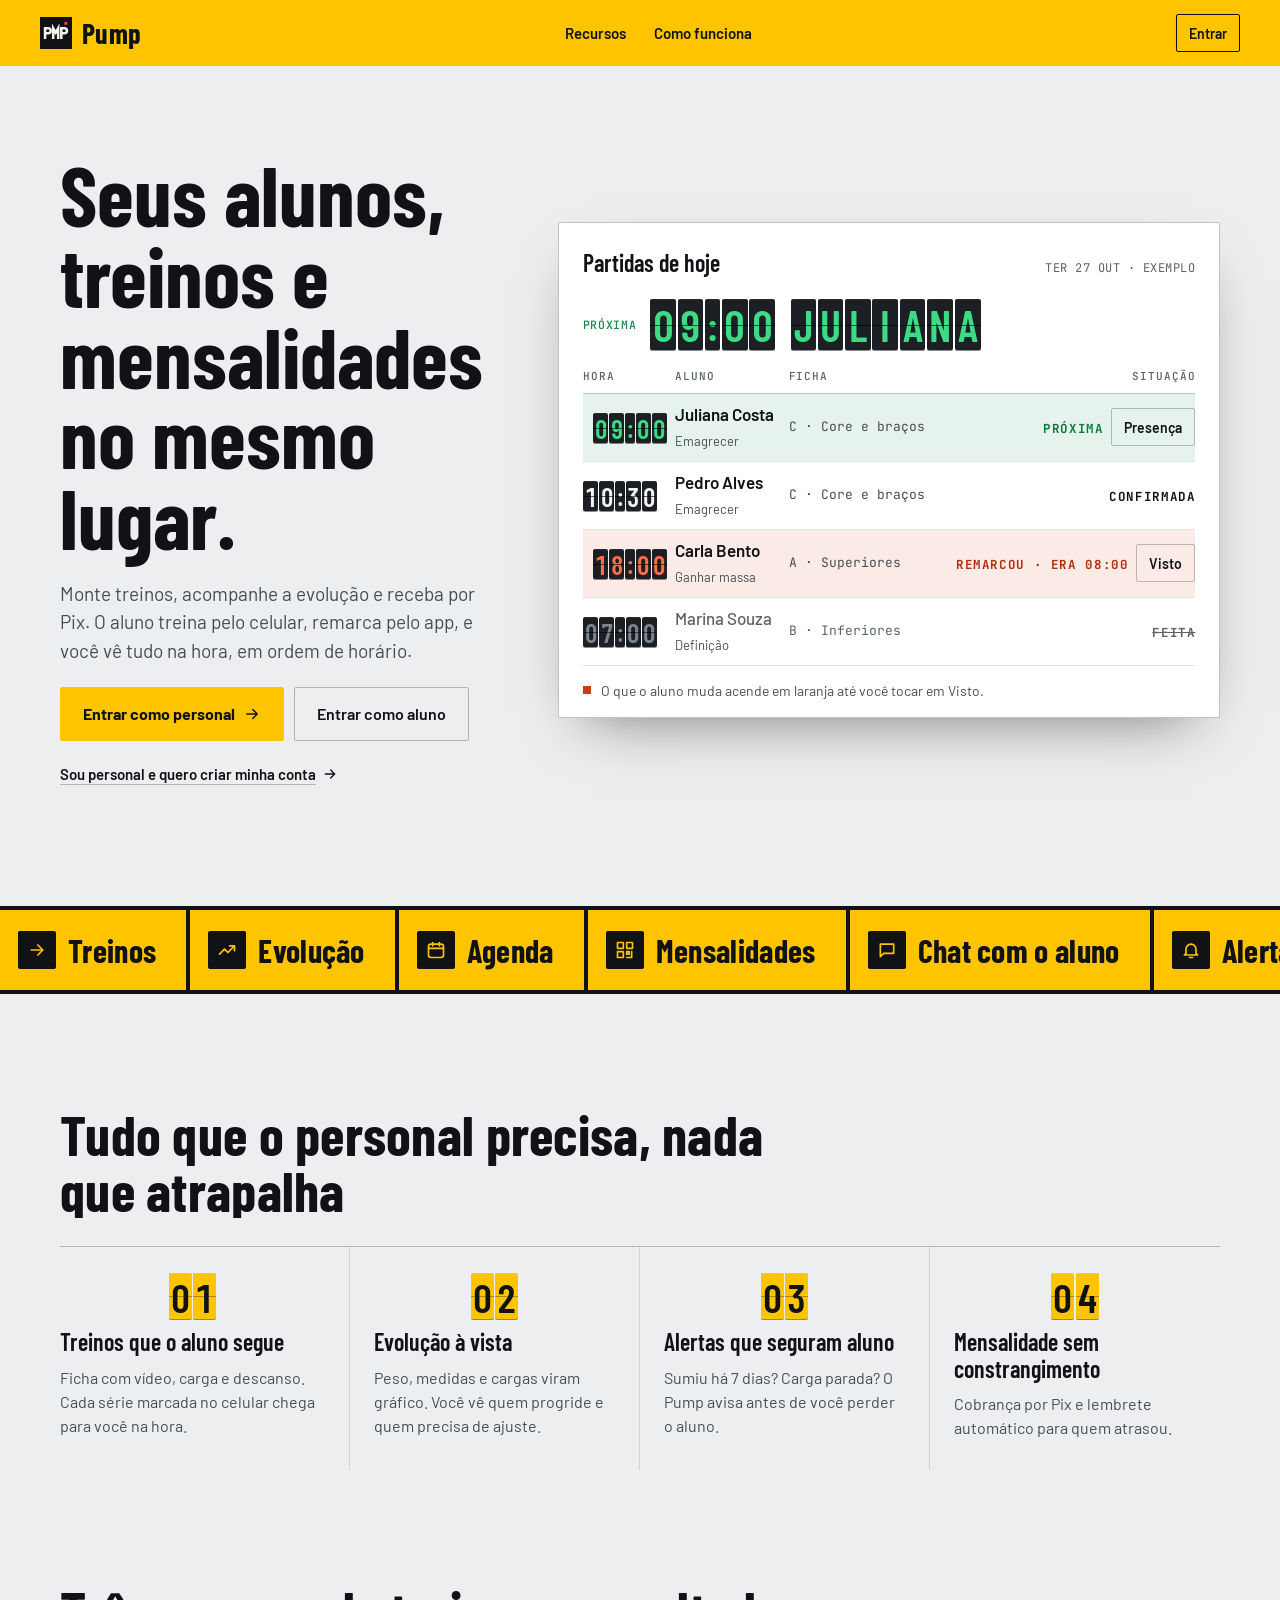
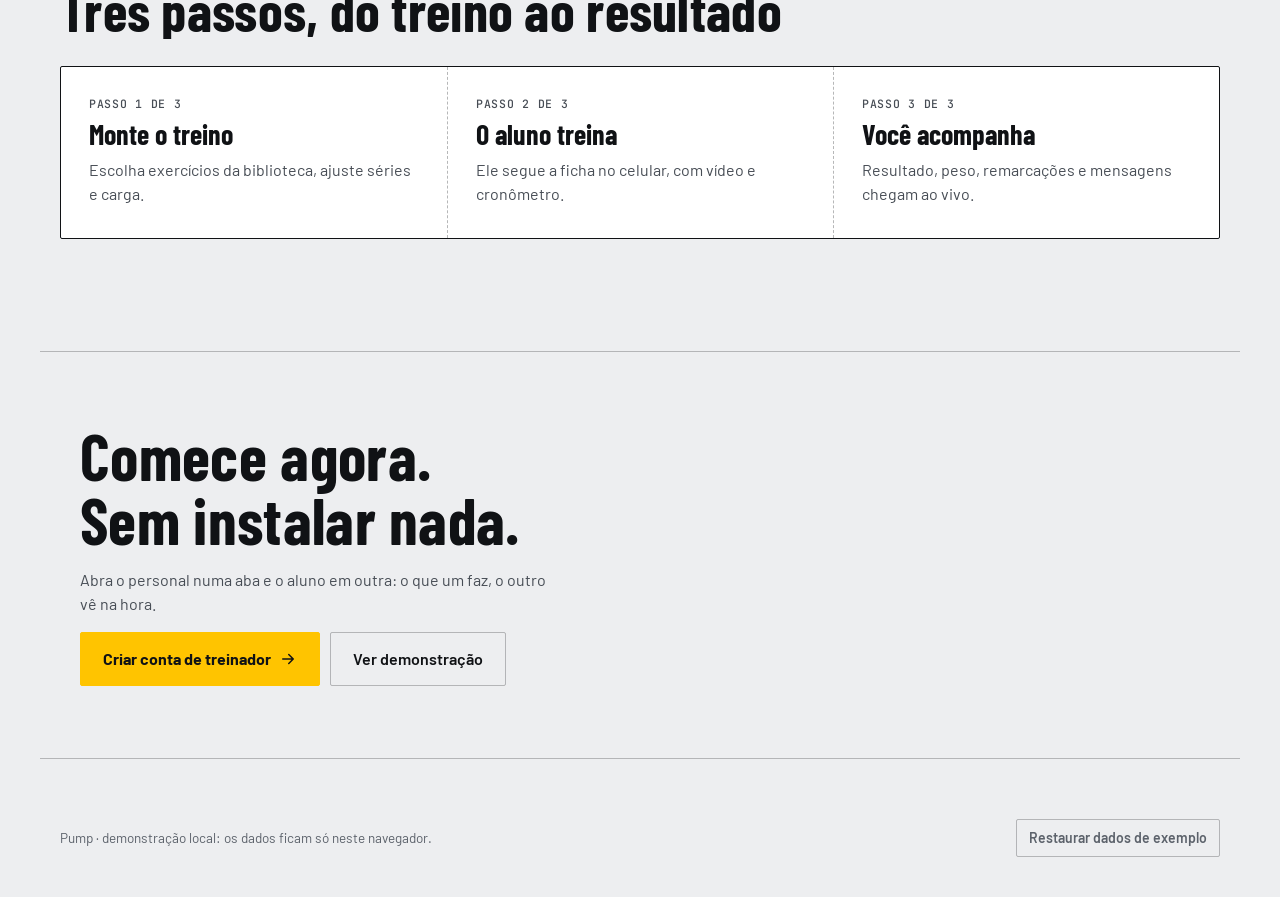
==== commit 198fac76: "﻿Mais personalidade: placas amarelas, letreiro de virar e mais movimento - Menu, barras do celular e" ====
--- a/index.html
+++ b/index.html
@@ -5,7 +5,7 @@
   <meta name="viewport" content="width=device-width, initial-scale=1, viewport-fit=cover">
   <title>Pump · treinos, alunos e mensalidades</title>
   <meta name="description" content="Pump: treino em ritmo. Treinos, agenda, evolução e mensalidades entre personal e aluno, num app leve que funciona no celular.">
-  <meta name="theme-color" content="#0A0B0D">
+  <meta name="theme-color" content="#FFC400">
   <meta property="og:title" content="Pump">
   <meta property="og:description" content="Seus alunos, treinos e mensalidades no mesmo lugar.">
   <meta property="og:type" content="website">
--- a/css/app.css
+++ b/css/app.css
@@ -1,15 +1,17 @@
 /* Pump — estilos (celular primeiro, tema escuro e claro)
-   Mundo visual: painel de partidas (tema escuro) e cartão de embarque (tema claro).
-   Uma cor só para o que mudou (laranja) e uma só para o que está acontecendo agora (verde). */
+   Mundo visual: painel de partidas e placas de aeroporto. Menu e barras no amarelo das placas;
+   horários e números em letreiro de virar; vermelho-alaranjado só para o que mudou, verde só para o que acontece agora. */
 :root {
   --bg: #101215; --s1: #171A1E; --s2: #1E2227; --s3: #2A2F36;
   --line: #262A30; --line2: #3A4048;
   --tx: #F2F2EE; --tx2: #B0B6BE; --tx3: #8E959E;
   --a: #F2F2EE; --a-ink: #F2F2EE; --on-a: #101215;
-  --chg: #FF6A13; --chg-ink: #FF8A47; --chg-bg: rgba(255, 106, 19, .13);
+  --chg: #FF4D1F; --chg-ink: #FF7048; --chg-bg: rgba(255, 77, 31, .14);
   --live: #3DDC84; --live-ink: #3DDC84; --live-bg: rgba(61, 220, 132, .11); --on-live: #07140C;
   --pass: #F2F2EE; --pass-ink: #101215; --pass-tx2: #4A5058;
-  --rail: #0A0B0D; --rail-tx: #C3C8CF; --rail-hi: #1F242A;
+  --sign: #FFC400; --on-sign: #101215; --sign-hi: rgba(16, 18, 21, .1); --sign-dot: #C2300A;
+  --tile: #17191D; --tile-tx: #F2F2EE; --tile-cut: rgba(0, 0, 0, .6);
+  --rail: #0A0B0D;
   --r: 2px; --r2: 2px; --pill: 2px;
   --ease: cubic-bezier(.2, .8, .2, 1);
   --f: "Barlow", system-ui, -apple-system, "Segoe UI", Roboto, sans-serif;
@@ -22,7 +24,7 @@
   --line: rgba(16, 18, 21, .12); --line2: rgba(16, 18, 21, .26);
   --tx: #101215; --tx2: #474D55; --tx3: #5C626B;
   --a: #101215; --a-ink: #101215; --on-a: #FFFFFF;
-  --chg: #D9480F; --chg-ink: #B23A0B; --chg-bg: rgba(217, 72, 15, .1);
+  --chg: #D23A10; --chg-ink: #B32F0B; --chg-bg: rgba(210, 58, 16, .1);
   --live: #0E8A4A; --live-ink: #0B7A41; --live-bg: rgba(14, 138, 74, .1); --on-live: #FFFFFF;
   --pass: #FFFFFF; --pass-ink: #101215; --pass-tx2: #474D55;
   color-scheme: light;
@@ -31,11 +33,11 @@
 *, *::before, *::after { box-sizing: border-box; }
 html { -webkit-text-size-adjust: 100%; -webkit-tap-highlight-color: transparent; scrollbar-color: var(--line2) transparent; }
 body { margin: 0; background: var(--bg); color: var(--tx); font: 400 16px/1.5 var(--f); -webkit-font-smoothing: antialiased; caret-color: var(--tx); }
-::selection { background: var(--tx); color: var(--bg); }
+::selection { background: var(--sign); color: var(--on-sign); }
 h1, h2, h3, p { margin: 0; }
 h1, h2, h3, .num { font-family: var(--fd); font-weight: 700; }
-h1 { font-size: clamp(34px, 7vw, 56px); line-height: 1; letter-spacing: .005em; text-wrap: balance; }
-h2 { font-size: 22px; line-height: 1.15; font-weight: 600; letter-spacing: .01em; }
+h1 { font-size: clamp(44px, 10vw, 92px); line-height: .92; letter-spacing: -.005em; text-wrap: balance; }
+h2 { font-size: clamp(24px, 3vw, 30px); line-height: 1.1; font-weight: 700; letter-spacing: .005em; }
 .num { font-weight: 600; font-variant-numeric: tabular-nums; letter-spacing: 0; }
 a { color: inherit; text-decoration: none; }
 a:not([class]):hover { text-decoration: underline; text-underline-offset: 3px; }
@@ -50,41 +52,52 @@
 .sr { position: absolute; width: 1px; height: 1px; overflow: hidden; clip: rect(0 0 0 0); white-space: nowrap; }
 .tnum { font-variant-numeric: tabular-nums; }
 
+/* Letreiro de virar: cada caractere numa plaquinha escura com o corte no meio; gira quando muda */
+.sf { display: inline-flex; gap: .05em; font-family: var(--fd); font-weight: 600; font-variant-numeric: tabular-nums; line-height: 1; vertical-align: baseline; }
+.sf i { position: relative; display: inline-block; min-width: .64em; padding: .09em .05em .07em; text-align: center; font-style: normal; background: var(--tile); color: var(--tile-tx); border-radius: 2px; box-shadow: 0 1px 0 rgba(0, 0, 0, .45), inset 0 1px 0 rgba(255, 255, 255, .05); transform-origin: 50% 50%; }
+.sf i::after { content: ""; position: absolute; left: 0; right: 0; top: 50%; height: 1px; background: var(--tile-cut); }
+.sf i.p { min-width: .34em; }
+.sf i.sp { min-width: .28em; background: transparent; box-shadow: none; }
+.sf i.sp::after { display: none; }
+.sf i.go { animation: virar .5s cubic-bezier(.3, .7, .2, 1) both; animation-delay: calc(var(--i, 0) * 34ms); }
+@keyframes virar { 0% { transform: perspective(240px) rotateX(-92deg); filter: brightness(.55); } 65% { transform: perspective(240px) rotateX(14deg); } 100% { transform: none; filter: none; } }
+
 /* Estrutura */
 .shell { min-height: 100dvh; display: flex; }
 .side { display: none; }
-.main { flex: 1; min-width: 0; width: 100%; max-width: 1240px; margin: 0 auto; padding: 16px 16px calc(96px + env(safe-area-inset-bottom)); }
-.page { display: flex; flex-direction: column; gap: 22px; }
+.main { flex: 1; min-width: 0; width: 100%; max-width: 1280px; margin: 0 auto; padding: 16px 16px calc(100px + env(safe-area-inset-bottom)); }
+.page { display: flex; flex-direction: column; gap: 24px; }
 .enter { animation: rise .3s var(--ease) backwards; }
-.ph { display: flex; flex-wrap: wrap; gap: 14px 16px; align-items: flex-end; justify-content: space-between; padding-bottom: 18px; border-bottom: 1px solid var(--line); }
-.ph .meta { font-family: var(--fm); font-size: 13px; color: var(--tx3); margin-top: 8px; letter-spacing: .02em; }
+.ph { display: flex; flex-wrap: wrap; gap: 16px; align-items: flex-end; justify-content: space-between; padding-bottom: 20px; border-bottom: 2px solid var(--tx); }
+.ph .meta { font-family: var(--fm); font-size: 13.5px; color: var(--tx2); margin-top: 10px; letter-spacing: .02em; }
 .ph-actions { display: flex; gap: 8px; flex-wrap: wrap; }
-.tabs { position: fixed; z-index: 20; left: 0; right: 0; bottom: 0; display: flex; padding: 4px 4px calc(6px + env(safe-area-inset-bottom)); background: var(--rail); border-top: 1px solid #22262B; }
-.tab { position: relative; flex: 1; min-height: 54px; display: flex; flex-direction: column; align-items: center; justify-content: center; gap: 4px; font-size: 11.5px; font-weight: 600; color: #9AA1AA; }
-.tab[aria-current="page"] { color: #FFFFFF; }
-.tab[aria-current="page"]::before { content: ""; position: absolute; top: -4px; left: 28%; right: 28%; height: 2px; background: #FFFFFF; }
-.tab .dot { position: absolute; top: 7px; right: calc(50% - 17px); width: 8px; height: 8px; background: #FF6A13; }
-.topbar { display: flex; align-items: center; justify-content: space-between; gap: 8px; margin: -16px -16px 18px; padding: 10px 12px 10px 16px; background: var(--rail); color: #F2F2EE; }
-.topbar .btn { color: #F2F2EE; border-color: #3A4048; }
-.topbar .btn:hover { background: #1F242A; }
+.tabs { position: fixed; z-index: 20; left: 0; right: 0; bottom: 0; display: flex; padding: 0 4px env(safe-area-inset-bottom); background: var(--sign); color: var(--on-sign); }
+.tab { position: relative; flex: 1; min-height: 60px; display: flex; flex-direction: column; align-items: center; justify-content: center; gap: 4px; font-size: 11.5px; font-weight: 600; color: rgba(16, 18, 21, .72); }
+.tab[aria-current="page"] { color: var(--on-sign); font-weight: 700; }
+.tab[aria-current="page"]::before { content: ""; position: absolute; top: 0; left: 18%; right: 18%; height: 4px; background: var(--on-sign); }
+.tab .dot { position: absolute; top: 9px; right: calc(50% - 17px); width: 9px; height: 9px; background: var(--sign-dot); box-shadow: 0 0 0 2px var(--sign); }
+.topbar { display: flex; align-items: center; justify-content: space-between; gap: 8px; margin: -16px -16px 20px; padding: 10px 12px 10px 16px; background: var(--sign); color: var(--on-sign); }
+.topbar .btn { color: var(--on-sign); border-color: var(--on-sign); }
+.topbar .btn:hover { background: var(--sign-hi); }
 .brand { display: flex; align-items: center; gap: 10px; color: inherit; }
-.logo { width: 30px; height: 30px; flex-shrink: 0; outline: 1px solid #2A2F36; }
-.wordmark { font-family: var(--fd); font-weight: 700; font-size: 26px; line-height: 1; letter-spacing: .01em; }
+.logo { width: 32px; height: 32px; flex-shrink: 0; }
+.wordmark { font-family: var(--fd); font-weight: 700; font-size: 28px; line-height: 1; letter-spacing: .01em; }
 
 @media (min-width: 1024px) {
-  .side { display: flex; flex-direction: column; gap: 30px; position: sticky; top: 0; height: 100dvh; width: 248px; flex-shrink: 0; padding: 26px 14px 20px; background: var(--rail); color: #F2F2EE; border-right: 1px solid #22262B; }
+  .side { display: flex; flex-direction: column; gap: 30px; position: sticky; top: 0; height: 100dvh; width: 248px; flex-shrink: 0; padding: 26px 14px 20px; background: var(--sign); color: var(--on-sign); }
   .side .brand { padding: 0 8px; }
   .tabs, .topbar { display: none; }
-  .main { padding: 34px 44px 64px; }
+  .main { padding: 34px 48px 64px; }
   .nav { display: flex; flex-direction: column; gap: 2px; }
-  .nav a { display: flex; align-items: center; gap: 12px; padding: 11px 12px; border-radius: var(--r); color: var(--rail-tx); font-weight: 500; transition: background-color .15s, color .15s; }
-  .nav a:hover { background: var(--rail-hi); color: #FFFFFF; }
-  .nav a[aria-current="page"] { background: #F2F2EE; color: #101215; font-weight: 600; }
-  .nav .dot { margin-left: auto; width: 8px; height: 8px; background: #FF6A13; }
+  .nav a { display: flex; align-items: center; gap: 12px; padding: 12px 12px; border-radius: var(--r); color: var(--on-sign); font-weight: 600; font-size: 16px; transition: background-color .15s, color .15s; }
+  .nav a:hover { background: var(--sign-hi); }
+  .nav a[aria-current="page"] { background: var(--on-sign); color: var(--sign); font-weight: 700; }
+  .nav .dot { margin-left: auto; width: 9px; height: 9px; background: var(--sign-dot); }
+  .nav a[aria-current="page"] .dot { background: var(--chg); }
   .side-foot { margin-top: auto; display: flex; flex-direction: column; gap: 8px; padding: 0 4px; }
-  .side-foot .muted { color: #9AA1AA; }
-  .side-foot .btn { color: #E4E7EB; border-color: #3A4048; justify-content: flex-start; }
-  .side-foot .btn:hover { background: var(--rail-hi); }
+  .side-foot .muted { color: rgba(16, 18, 21, .75); }
+  .side-foot .btn { color: var(--on-sign); border-color: var(--on-sign); justify-content: flex-start; }
+  .side-foot .btn:hover { background: var(--sign-hi); }
 }
 
 /* Superfícies */
@@ -284,7 +297,7 @@
 /* Treino em tela cheia (aluno): um exercício por vez, ações empilhadas à direita */
 .feed { position: fixed; z-index: 30; inset: 0; display: flex; flex-direction: column; background: #0A0B0D; color: #F2F2EE; padding: calc(10px + env(safe-area-inset-top)) 16px calc(16px + env(safe-area-inset-bottom)); overflow: hidden;
   --tx: #F2F2EE; --tx2: #B0B6BE; --tx3: #8E959E; --line: #262A30; --line2: #3A4048; --s1: #15181C; --s2: #1E2227; --s3: #2A2F36; --a: #F2F2EE; --on-a: #0A0B0D; --bg: #0A0B0D;
-  --live: #3DDC84; --live-ink: #3DDC84; --live-bg: rgba(61, 220, 132, .12); --on-live: #07140C; --chg: #FF6A13; --chg-ink: #FF8A47; }
+  --live: #3DDC84; --live-ink: #3DDC84; --live-bg: rgba(61, 220, 132, .12); --on-live: #07140C; --chg: #FF4D1F; --chg-ink: #FF7048; }
 @media (min-width: 1024px) { .feed { left: 248px; } }
 .feed-top { display: flex; align-items: center; gap: 10px; min-height: 44px; }
 .feed-title { flex: 1; min-width: 0; font-weight: 600; font-size: 15px; white-space: nowrap; overflow: hidden; text-overflow: ellipsis; }
@@ -388,5 +401,29 @@
 .forca[data-n="3"] i:nth-child(-n+3) { background: var(--tx2); }
 .forca[data-n="4"] i { background: var(--live); }
 
-.cad .lp-nav { background: var(--rail); color: #F2F2EE; border-bottom: 1px solid #22262B; }
+.cad .lp-nav { background: var(--sign); color: var(--on-sign); }
+.cad .lp-nav .btn { color: var(--on-sign); border-color: var(--on-sign); }
+.cad .lp-nav .btn:hover { background: var(--sign-hi); }
 .aviso-local { margin-top: 8px; padding: 10px 12px; border-radius: var(--r); border: 1px dashed var(--line2); max-width: 640px; }
+
+/* Letreiro nas partidas e na faixa de números */
+.brd .h { width: 96px; }
+.brd .h .sf { font-size: 24px; }
+.brd .is-now .h .sf i { color: #3DDC84; }
+.brd .is-chg .h .sf i { color: #FF7048; }
+.brd .is-done .h .sf i { color: #7D848D; background: #1C1F23; }
+.band .num .sf { font-size: clamp(38px, 7.5vw, 58px); }
+.band .chg .num .sf i { color: #FF7048; }
+.band .num small { margin-left: 4px; }
+@media (max-width: 559px) { .brd .h .sf { font-size: 20px; } }
+
+/* Letreiro no treino em tela cheia */
+.feed-n { color: inherit; line-height: 1; }
+.feed-n .sf { font-size: clamp(64px, 20vw, 132px); }
+.feed-n .sf i { background: #1B1E23; color: #F2F2EE; }
+.rest .num .sf { font-size: 22px; }
+.rest .num .sf i { color: #FF7048; }
+@media (max-height: 700px) { .feed-n .sf { font-size: 60px; } }
+.sf { gap: .04em; }
+.sf i { min-width: .58em; }
+:root { --tile: #1C1F24; }
--- a/css/landing.css
+++ b/css/landing.css
@@ -1,12 +1,12 @@
 /* Pump — página de entrada: o painel de partidas do dia do personal. Só transform e opacity. */
 .lp { --ez: cubic-bezier(.16, 1, .3, 1); overflow-x: clip; }
 
-.lp-nav { position: sticky; top: 0; z-index: 30; display: flex; align-items: center; justify-content: space-between; gap: 16px; padding: 12px 16px; background: var(--rail); color: #F2F2EE; border-bottom: 1px solid transparent; transition: border-color .2s; }
-.lp.scrolled .lp-nav { border-color: #2A2F36; }
-.lp-nav nav { display: none; gap: 28px; font-size: 15px; color: #C3C8CF; }
-.lp-nav nav a:hover { color: #FFFFFF; text-decoration: underline; text-underline-offset: 4px; }
-.lp-nav .btn { color: #F2F2EE; border-color: #3A4048; }
-.lp-nav .btn:hover { background: #1F242A; border-color: #8E959E; }
+.lp-nav { position: sticky; top: 0; z-index: 30; display: flex; align-items: center; justify-content: space-between; gap: 16px; padding: 12px 16px; background: var(--sign); color: var(--on-sign); box-shadow: 0 0 0 rgba(0, 0, 0, 0); transition: box-shadow .25s; }
+.lp.scrolled .lp-nav { box-shadow: 0 6px 18px rgba(0, 0, 0, .28); }
+.lp-nav nav { display: none; gap: 28px; font-size: 15px; font-weight: 600; }
+.lp-nav nav a:hover { text-decoration: underline; text-decoration-thickness: 2px; text-underline-offset: 5px; }
+.lp-nav .btn { color: var(--on-sign); border-color: var(--on-sign); }
+.lp-nav .btn:hover { background: var(--sign-hi); border-color: var(--on-sign); }
 @media (min-width: 760px) { .lp-nav { padding: 14px 40px; } .lp-nav nav { display: flex; } }
 
 /* Herói: texto + painel ao vivo */
@@ -81,3 +81,41 @@
 @media (prefers-reduced-motion: reduce) {
   .lp-in, .rv { transform: none !important; opacity: 1 !important; transition: none !important; }
 }
+
+/* Placas amarelas e letreiros (mais movimento, só transform/opacity/clip-path; parado para quem pede menos movimento) */
+.lp-next { display: flex; align-items: center; gap: 14px; padding: 4px 0 18px; }
+.lp-next .lbl { color: var(--live); }
+.lp-next .sf { font-size: clamp(26px, 4.4vw, 44px); }
+.lp-next .sf i { color: #3DDC84; }
+.lp-board .brd .h .sf { font-size: 22px; }
+@media (min-width: 1000px) { .lp-board .brd .h .sf { font-size: 26px; } }
+
+.lp-signs { margin-top: 8px; padding: 4px 0; background: var(--on-sign); color: var(--on-sign); overflow: hidden; }
+.lp-signs-run { display: flex; gap: 4px; width: max-content; animation: correr 38s linear infinite; }
+.lp-signs:hover .lp-signs-run { animation-play-state: paused; }
+.lp-plate { display: inline-flex; align-items: center; gap: 12px; padding: 16px 30px 16px 18px; background: var(--sign); font-family: var(--fd); font-weight: 700; font-size: clamp(22px, 3vw, 32px); letter-spacing: .01em; white-space: nowrap; }
+.lp-plate b { width: 38px; height: 38px; display: grid; place-items: center; background: var(--on-sign); color: var(--sign); border-radius: var(--r); }
+@keyframes correr { to { transform: translateX(-50%); } }
+
+.lp-head h2 { clip-path: inset(0 100% 0 0); transition: clip-path .9s cubic-bezier(.7, 0, .2, 1); }
+.lp-head.in h2 { clip-path: inset(0 0 0 0); }
+.lp-cta h2 { clip-path: inset(0 100% 0 0); transition: clip-path .9s cubic-bezier(.7, 0, .2, 1) .1s; }
+.lp-cta.in h2 { clip-path: inset(0 0 0 0); }
+.lp-ic { width: auto; height: auto; border: 0; }
+.lp-ic .sf { font-size: 40px; }
+.lp-ic .sf i { background: var(--sign); color: var(--on-sign); }
+.lp-ic .sf i::after { background: rgba(16, 18, 21, .35); }
+.lp-feat { transition: background-color .25s; }
+.lp-feat:hover { background: var(--s1); }
+
+@media (prefers-reduced-motion: reduce) {
+  .lp-signs-run { animation: none; }
+  .lp-head h2, .lp-cta h2 { clip-path: none; transition: none; }
+}
+.lp-title { animation: abrir-titulo 1.1s cubic-bezier(.7, 0, .2, 1) .05s backwards; }
+@keyframes abrir-titulo { from { clip-path: inset(0 0 100% 0); } to { clip-path: inset(0 0 0 0); } }
+
+
+
+.lp .btn.p { background: var(--sign); border-color: var(--sign); color: var(--on-sign); }
+.lp .btn.p:hover { background: #FFD23F; border-color: #FFD23F; }
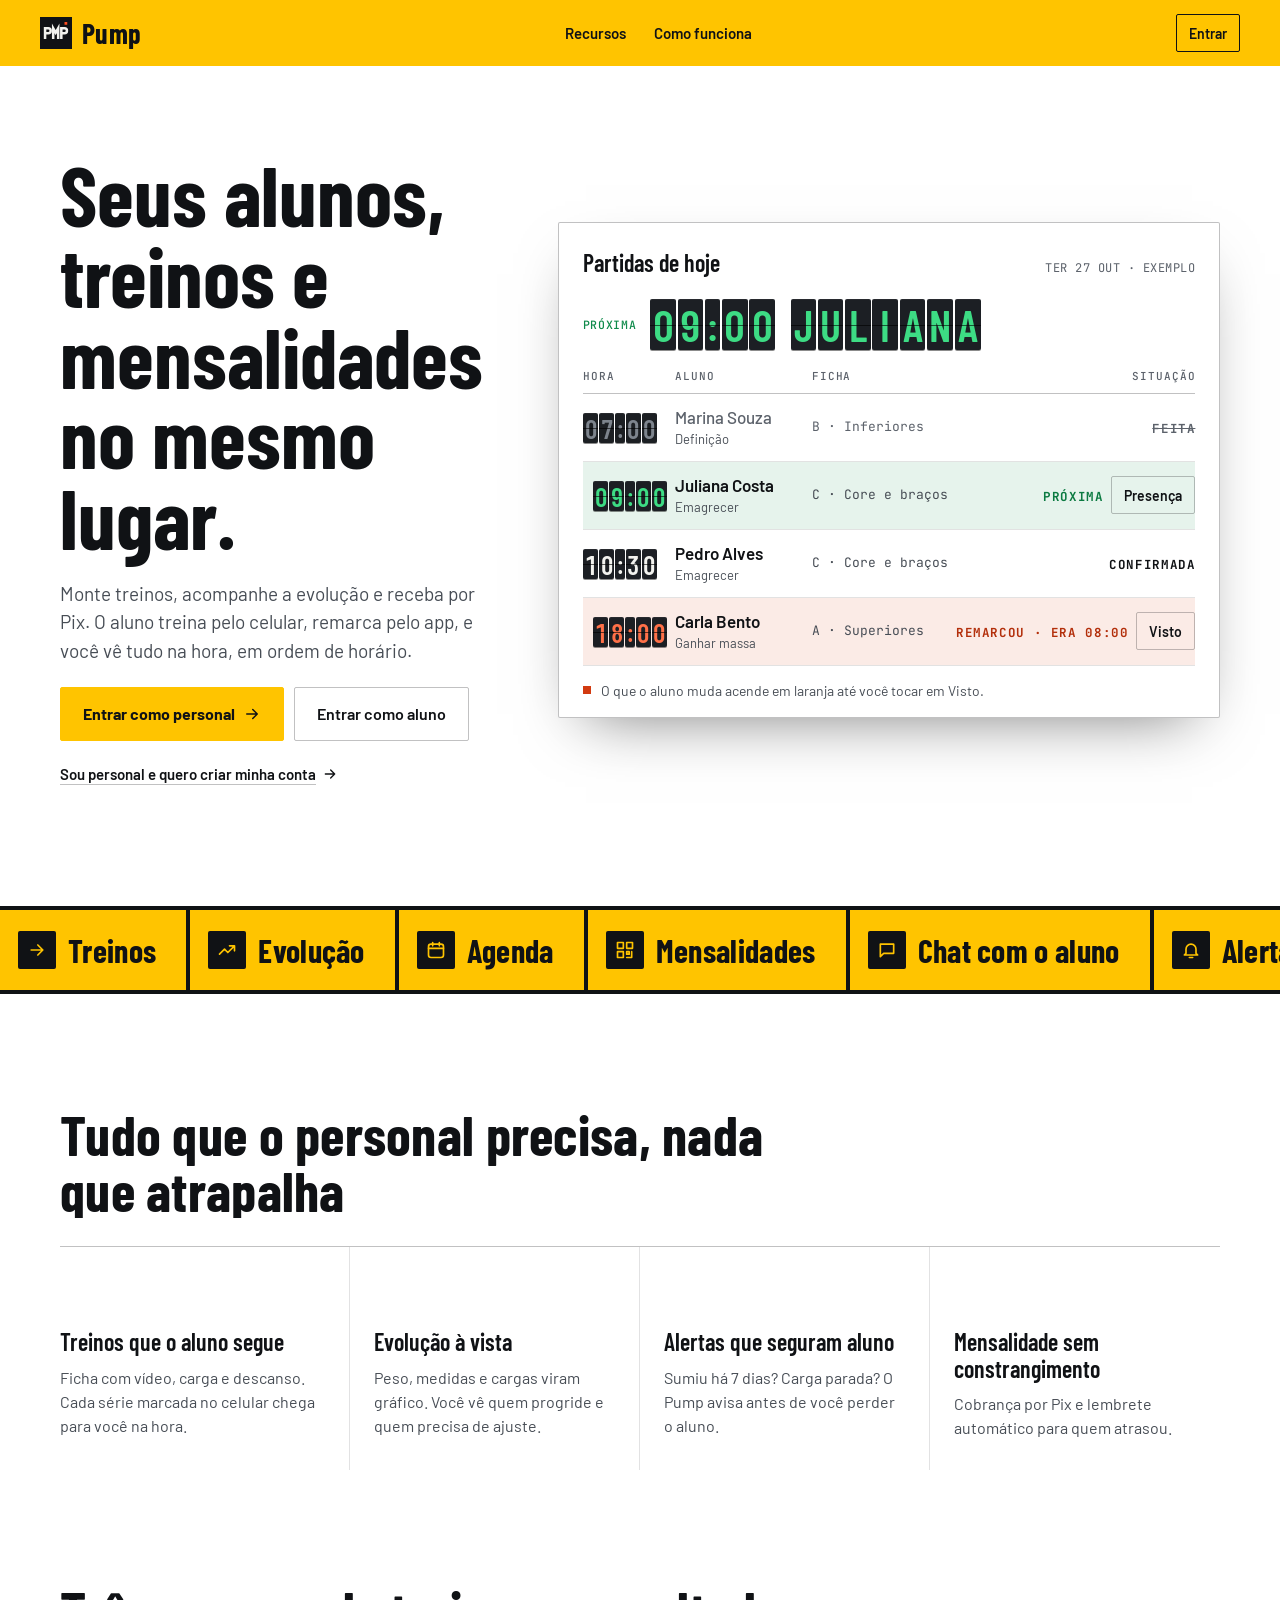
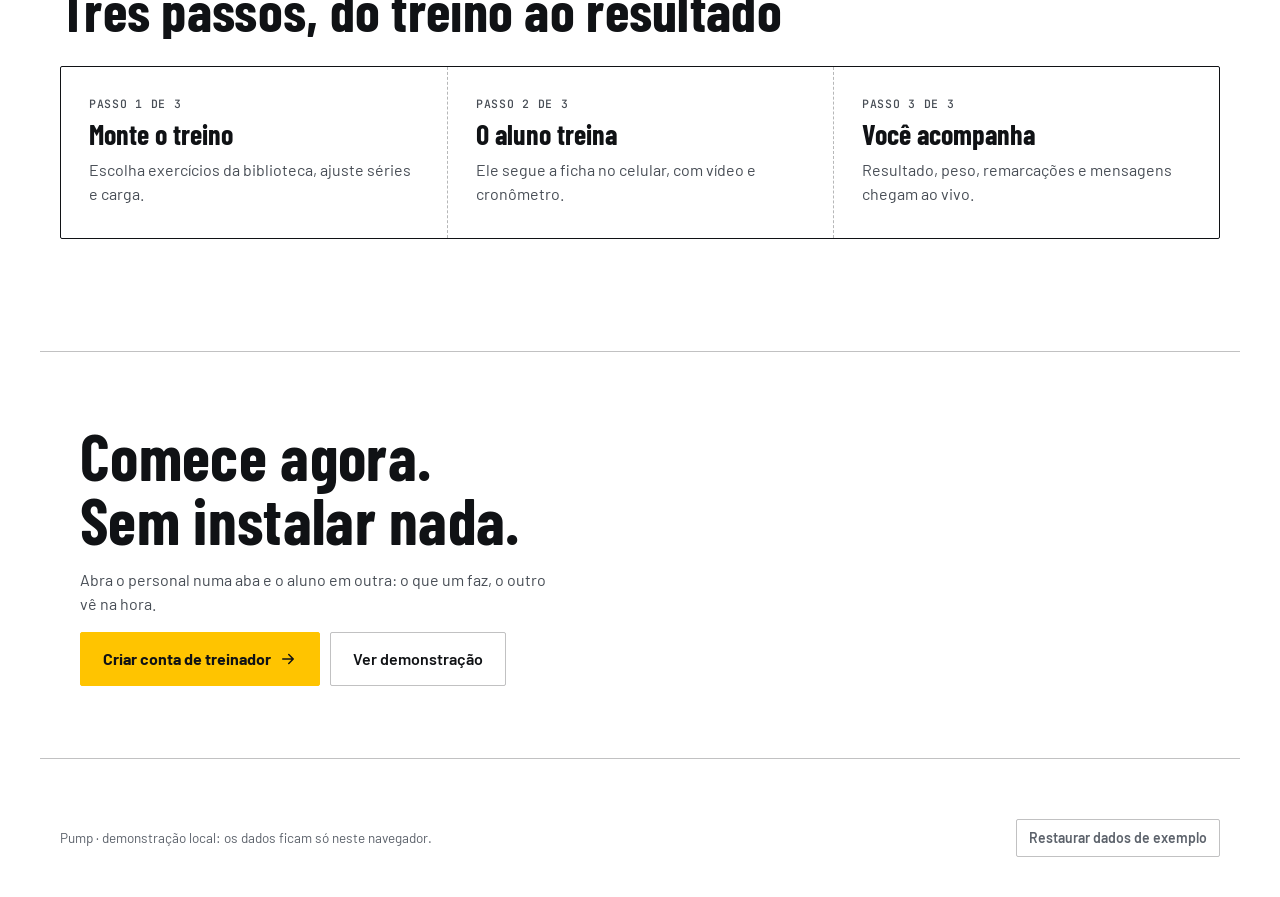
==== commit 54d3e414: "Aviso sem JavaScript usa a letra do app Co-Authored-By: Claude Opus 5.5 <noreply@anthropic.com>" ====
--- a/index.html
+++ b/index.html
@@ -25,6 +25,6 @@
   <a class="sr" href="#conteudo">Pular para o conteúdo</a>
   <div id="app"></div>
   <div id="toast" role="status" aria-live="polite"></div>
-  <noscript><p style="padding:24px;font-family:system-ui">Ative o JavaScript para usar o Pump.</p></noscript>
+  <noscript><p style="padding:24px">Ative o JavaScript para usar o Pump.</p></noscript>
 </body>
 </html>
--- a/css/app.css
+++ b/css/app.css
@@ -427,3 +427,45 @@
 .sf { gap: .04em; }
 .sf i { min-width: .58em; }
 :root { --tile: #1C1F24; }
+
+/* Ajustes da revisão final */
+/* Treino: só o que está acontecendo agora é verde; o que já passou vira marca impressa */
+.ck.on { background: transparent; border-color: var(--tx3); color: var(--tx2); }
+.btn.done .ic { color: var(--tx2); }
+.prog i b { background: var(--tx3); }
+.prog i.cur b { background: var(--live); }
+.rest .num .sf i { color: #F2F2EE; }
+.rest:not(.pronto) { border-color: var(--live); }
+.feed-media { gap: 10px; }
+.feed-media h1 { font-size: clamp(44px, 13vw, 76px); line-height: .92; text-wrap: balance; }
+.feed-n .sf { font-size: clamp(76px, 24vw, 150px); }
+@media (max-height: 700px) { .feed-media h1 { font-size: 40px; } }
+/* Contagem de novidades no menu (número, não só um ponto) */
+.nav .dot.n, .tab .dot.n { width: auto; height: auto; min-width: 22px; padding: 2px 6px; display: inline-grid; place-items: center; font-family: var(--fm); font-size: 12px; font-weight: 700; line-height: 1.2; color: #FFFFFF; background: var(--sign-dot); }
+.tab .dot.n { top: 4px; right: calc(50% - 26px); min-width: 20px; font-size: 11px; box-shadow: 0 0 0 2px var(--sign); }
+/* Linhas do painel não quebram: nome numa linha, com reticências */
+.brd .who { max-width: 0; width: 100%; }
+.brd .who a, .brd .who span { display: block; white-space: nowrap; overflow: hidden; text-overflow: ellipsis; }
+@media (max-width: 1359px) { .brd .fx { display: none; } }
+@media (max-width: 559px) { .brd .who { max-width: none; width: auto; min-width: 0; } }
+.al .t { white-space: nowrap; overflow: hidden; text-overflow: ellipsis; }
+.al .grow { min-width: 0; }
+@media (max-width: 559px) { .al .t { white-space: normal; } }
+/* Data em mono, saudação em texto normal */
+.ph .meta { font-family: var(--f); font-size: 15px; letter-spacing: 0; }
+.ph .meta .mono { font-size: 13.5px; letter-spacing: .02em; }
+/* Tema claro: papel do cartão de embarque, branco, separado por linhas */
+[data-theme="light"] { --bg: #FFFFFF; --s1: #FFFFFF; --s2: #F3F4F6; --s3: #E4E6EA; }
+.al .t { white-space: normal; }
+@media (min-width: 560px) {
+  .brd .st { width: 1%; }
+  .brd .st b { white-space: nowrap; max-width: none; }
+}
+@media (min-width: 1200px) { .lg-21 { grid-template-columns: minmax(0, 1.5fr) minmax(360px, 1fr); } }
+
+.rest .bar > i { background: var(--live); }
+/* Rodada 2 da revisão */
+@media (max-width: 1359px) and (min-width: 560px) { .brd .fx { display: table-cell; } .brd .fx-n { display: none; } }
+.al .t { text-wrap: balance; }
+.feed-n .sf { font-size: clamp(76px, min(32vw, 20vh), 176px); }
+.feed-media h1 { font-size: clamp(44px, min(14vw, 8.5vh), 84px); }
--- a/css/landing.css
+++ b/css/landing.css
@@ -119,3 +119,5 @@
 
 .lp .btn.p { background: var(--sign); border-color: var(--sign); color: var(--on-sign); }
 .lp .btn.p:hover { background: #FFD23F; border-color: #FFD23F; }
+
+@media (max-width: 759px) { .lp-title { font-size: clamp(48px, 14vw, 72px); max-width: none; } }
